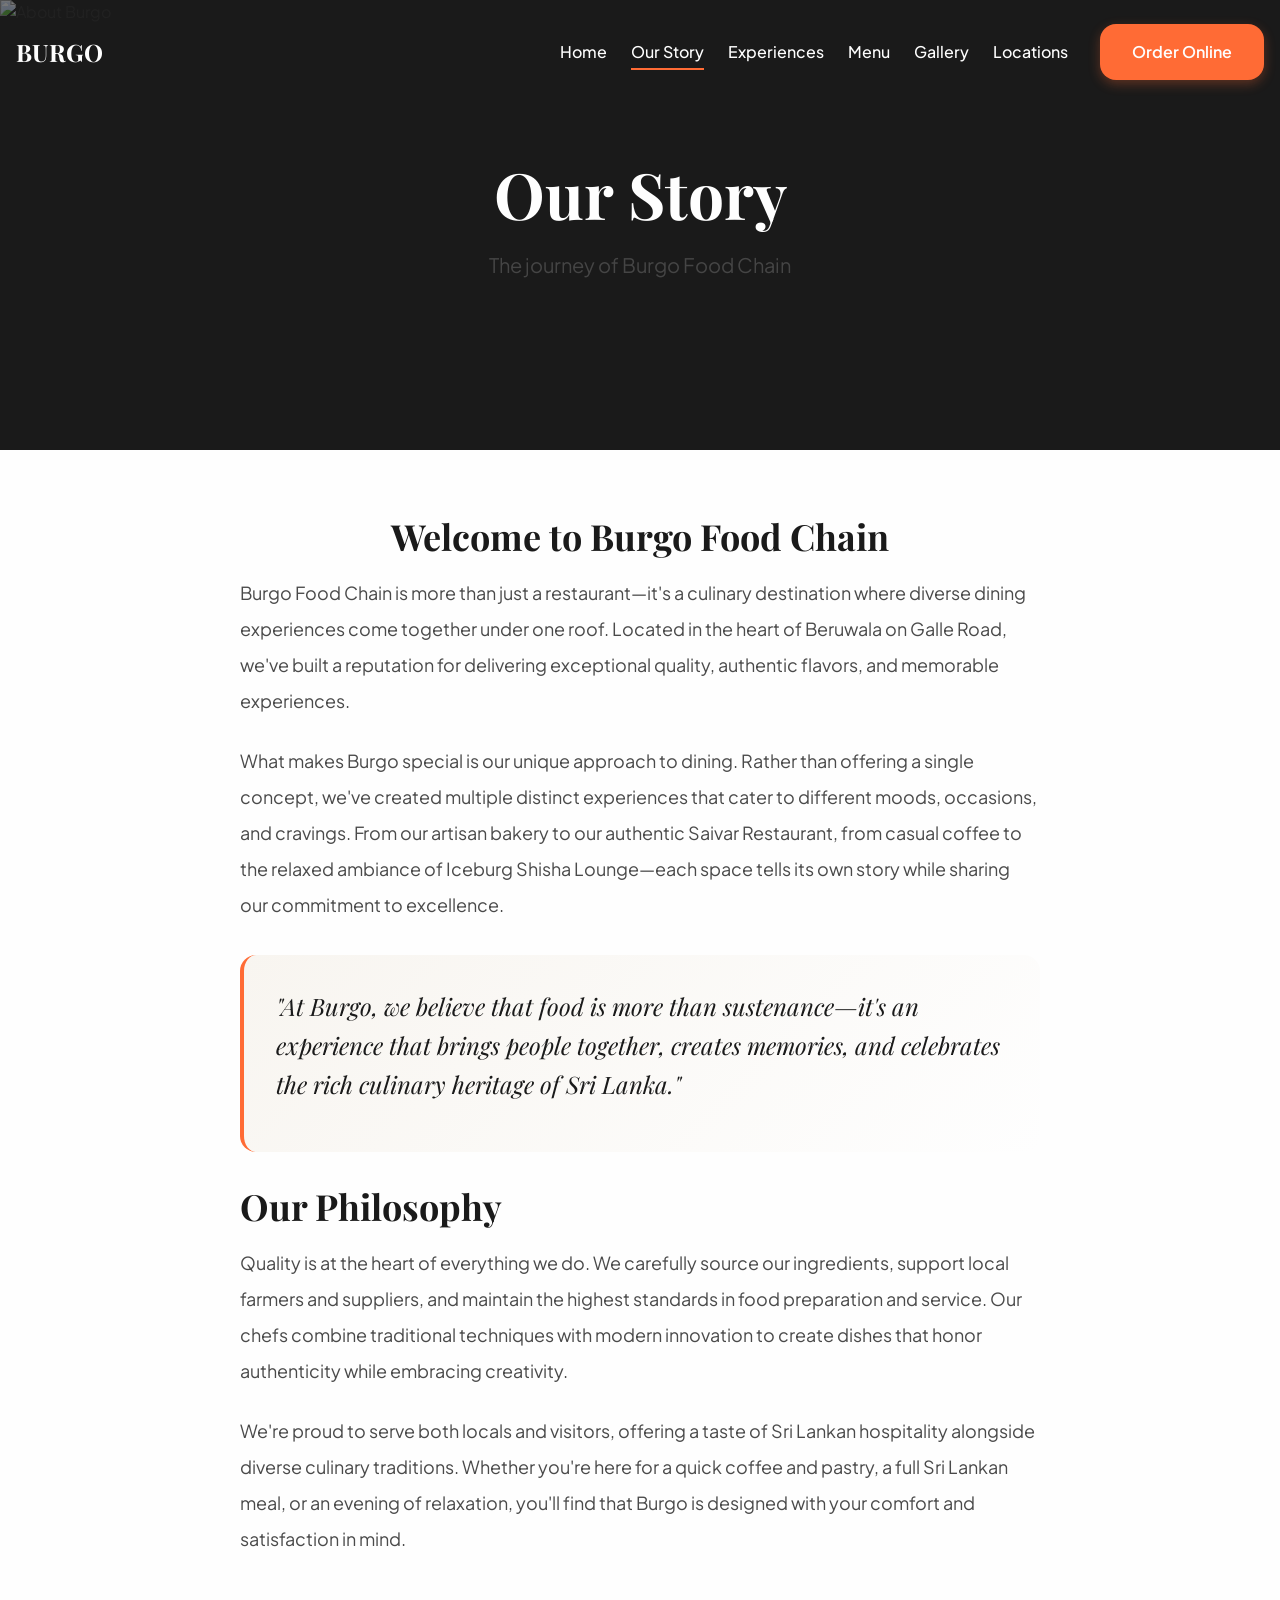
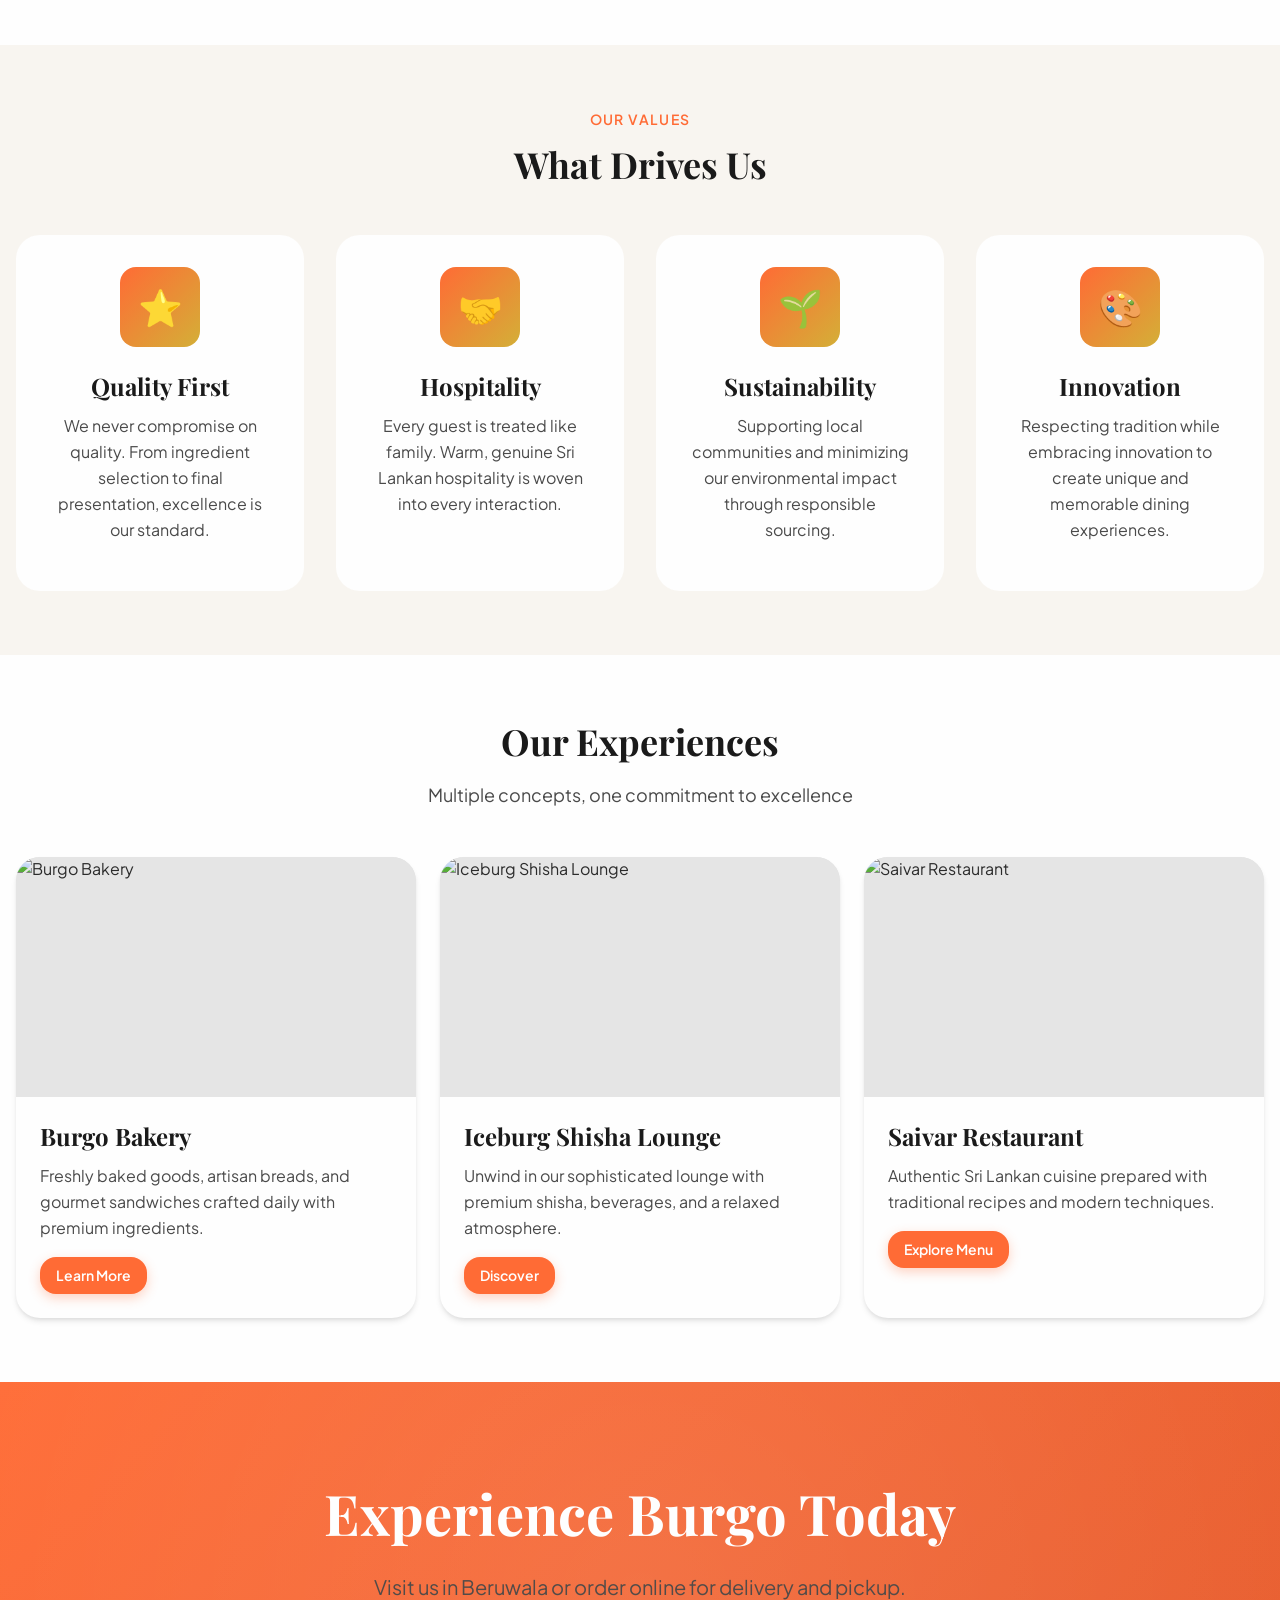
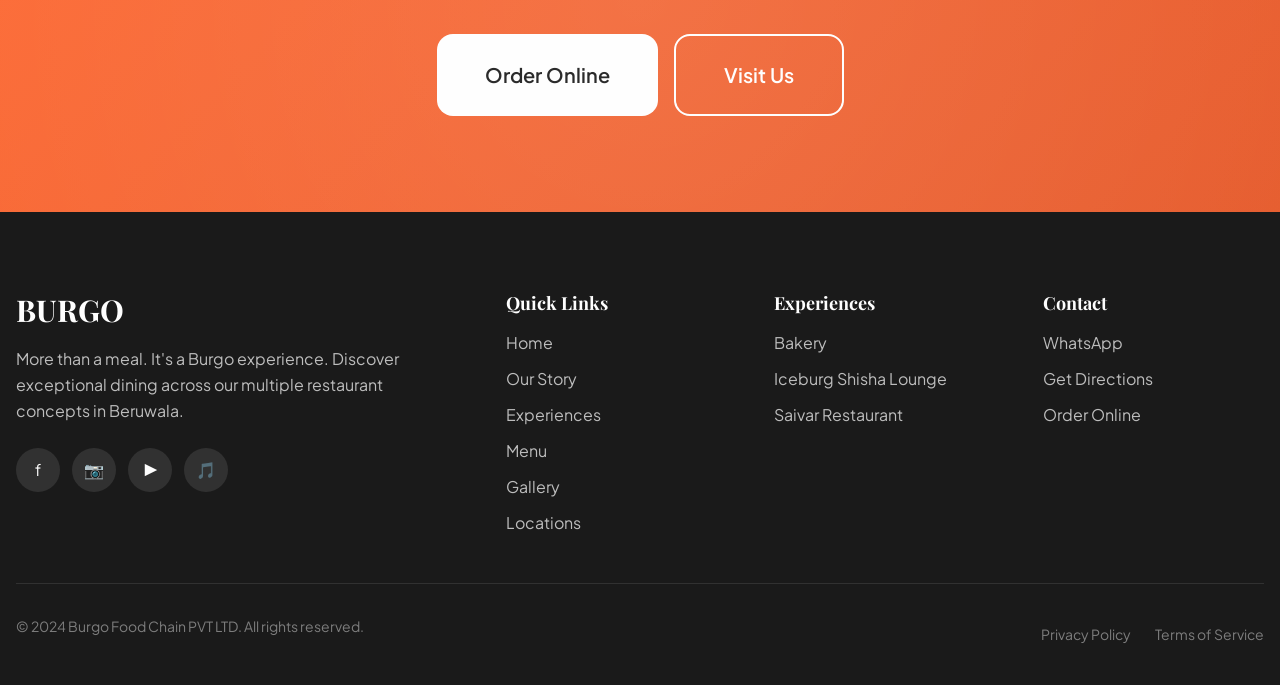
==== about.html @ d1140f70 "feat: create all website pages with SEO optimization - Build Home page with hero, experiences, menu " ====
<!DOCTYPE html>
<html lang="en">
<head>
  <meta charset="UTF-8">
  <meta name="viewport" content="width=device-width, initial-scale=1.0">
  
  <!-- SEO Meta Tags -->
  <title>Our Story | Burgo Food Chain - About Us</title>
  <meta name="description" content="Learn about Burgo Food Chain's journey, our commitment to quality, and our passion for delivering exceptional dining experiences in Beruwala.">
  <meta name="keywords" content="about Burgo, Burgo story, restaurant Beruwala, food chain Sri Lanka">
  
  <!-- Open Graph -->
  <meta property="og:title" content="Our Story | Burgo Food Chain">
  <meta property="og:description" content="Discover the story behind Burgo Food Chain.">
  <meta property="og:url" content="https://burgofc.com/about.html">
  
  <!-- Favicon -->
  <link rel="icon" type="image/png" href="assets/icons/favicon.png">
  
  <!-- Fonts -->
  <link rel="preconnect" href="https://fonts.googleapis.com">
  <link rel="preconnect" href="https://fonts.gstatic.com" crossorigin>
  <link href="https://fonts.googleapis.com/css2?family=Playfair+Display:wght@400;700;900&family=Plus+Jakarta+Sans:wght@300;400;500;600;700&display=swap" rel="stylesheet">
  
  <!-- Stylesheet -->
  <link rel="stylesheet" href="css/style.css">
</head>
<body>
  
  <!-- Navigation -->
  <nav class="navbar">
    <div class="navbar-container">
      <a href="index.html" class="navbar-brand">
        <span>BURGO</span>
      </a>
      
      <div class="navbar-menu">
        <ul class="navbar-nav">
          <li><a href="index.html" class="navbar-link">Home</a></li>
          <li><a href="about.html" class="navbar-link active">Our Story</a></li>
          <li><a href="experiences.html" class="navbar-link">Experiences</a></li>
          <li><a href="menu.html" class="navbar-link">Menu</a></li>
          <li><a href="gallery.html" class="navbar-link">Gallery</a></li>
          <li><a href="locations.html" class="navbar-link">Locations</a></li>
        </ul>
        
        <div class="navbar-cta">
          <a href="#" class="btn btn-primary" id="orderOnlineBtn">Order Online</a>
        </div>
      </div>
      
      <button class="navbar-toggle" aria-label="Toggle navigation menu">
        <span class="navbar-toggle-bar"></span>
        <span class="navbar-toggle-bar"></span>
        <span class="navbar-toggle-bar"></span>
      </button>
    </div>
    
    <div class="navbar-mobile-menu">
      <ul class="navbar-mobile-nav">
        <li><a href="index.html" class="navbar-mobile-link">Home</a></li>
        <li><a href="about.html" class="navbar-mobile-link active">Our Story</a></li>
        <li><a href="experiences.html" class="navbar-mobile-link">Experiences</a></li>
        <li><a href="menu.html" class="navbar-mobile-link">Menu</a></li>
        <li><a href="gallery.html" class="navbar-mobile-link">Gallery</a></li>
        <li><a href="locations.html" class="navbar-mobile-link">Locations</a></li>
        <li><a href="#" class="btn btn-primary btn-full" id="orderOnlineMobileBtn">Order Online</a></li>
      </ul>
    </div>
  </nav>

  <!-- Page Hero -->
  <section class="page-hero">
    <div class="hero-background">
      <img src="assets/images/placeholders/hero-about.jpg" alt="About Burgo" loading="eager">
    </div>
    <div class="hero-overlay"></div>
    
    <div class="page-hero-content" data-animate="fade-in-up">
      <h1 class="page-hero-title">Our Story</h1>
      <p class="page-hero-description">The journey of Burgo Food Chain</p>
    </div>
  </section>

  <!-- Story Content -->
  <section class="section">
    <div class="container">
      <div class="story-content" data-animate="fade-in-up">
        <h2 class="section-title text-center mb-8">Welcome to Burgo Food Chain</h2>
        
        <p class="story-text">
          Burgo Food Chain is more than just a restaurant—it's a culinary destination where diverse dining experiences 
          come together under one roof. Located in the heart of Beruwala on Galle Road, we've built a reputation for 
          delivering exceptional quality, authentic flavors, and memorable experiences.
        </p>

        <p class="story-text">
          What makes Burgo special is our unique approach to dining. Rather than offering a single concept, we've created 
          multiple distinct experiences that cater to different moods, occasions, and cravings. From our artisan bakery 
          to our authentic Saivar Restaurant, from casual coffee to the relaxed ambiance of Iceburg Shisha Lounge—each 
          space tells its own story while sharing our commitment to excellence.
        </p>

        <div class="story-highlight">
          <p class="story-highlight-text">
            "At Burgo, we believe that food is more than sustenance—it's an experience that brings people together, 
            creates memories, and celebrates the rich culinary heritage of Sri Lanka."
          </p>
        </div>

        <h3 class="section-title mb-6">Our Philosophy</h3>

        <p class="story-text">
          Quality is at the heart of everything we do. We carefully source our ingredients, support local farmers and 
          suppliers, and maintain the highest standards in food preparation and service. Our chefs combine traditional 
          techniques with modern innovation to create dishes that honor authenticity while embracing creativity.
        </p>

        <p class="story-text">
          We're proud to serve both locals and visitors, offering a taste of Sri Lankan hospitality alongside diverse 
          culinary traditions. Whether you're here for a quick coffee and pastry, a full Sri Lankan meal, or an evening 
          of relaxation, you'll find that Burgo is designed with your comfort and satisfaction in mind.
        </p>
      </div>
    </div>
  </section>

  <!-- Values Section -->
  <section class="section section-cream">
    <div class="container">
      <div class="section-header" data-animate="fade-in-up">
        <span class="section-label">Our Values</span>
        <h2 class="section-title">What Drives Us</h2>
      </div>

      <div class="features-grid" data-animate-stagger>
        <div class="feature-item">
          <div class="feature-icon">⭐</div>
          <h3 class="feature-title">Quality First</h3>
          <p class="feature-description">
            We never compromise on quality. From ingredient selection to final presentation, excellence is our standard.
          </p>
        </div>

        <div class="feature-item">
          <div class="feature-icon">🤝</div>
          <h3 class="feature-title">Hospitality</h3>
          <p class="feature-description">
            Every guest is treated like family. Warm, genuine Sri Lankan hospitality is woven into every interaction.
          </p>
        </div>

        <div class="feature-item">
          <div class="feature-icon">🌱</div>
          <h3 class="feature-title">Sustainability</h3>
          <p class="feature-description">
            Supporting local communities and minimizing our environmental impact through responsible sourcing.
          </p>
        </div>

        <div class="feature-item">
          <div class="feature-icon">🎨</div>
          <h3 class="feature-title">Innovation</h3>
          <p class="feature-description">
            Respecting tradition while embracing innovation to create unique and memorable dining experiences.
          </p>
        </div>
      </div>
    </div>
  </section>

  <!-- Experiences Overview -->
  <section class="section">
    <div class="container">
      <div class="section-header" data-animate="fade-in-up">
        <h2 class="section-title">Our Experiences</h2>
        <p class="section-description">Multiple concepts, one commitment to excellence</p>
      </div>

      <div class="grid-3" data-animate-stagger>
        <div class="card">
          <div class="card-image" style="height: 240px;">
            <img src="assets/images/placeholders/experience-bakery.jpg" alt="Burgo Bakery" loading="lazy">
          </div>
          <div class="card-body">
            <h3 class="card-title">Burgo Bakery</h3>
            <p class="card-text">Freshly baked goods, artisan breads, and gourmet sandwiches crafted daily with premium ingredients.</p>
            <a href="experiences.html#bakery" class="btn btn-primary btn-sm">Learn More</a>
          </div>
        </div>

        <div class="card">
          <div class="card-image" style="height: 240px;">
            <img src="assets/images/placeholders/experience-iceburg.jpg" alt="Iceburg Shisha Lounge" loading="lazy">
          </div>
          <div class="card-body">
            <h3 class="card-title">Iceburg Shisha Lounge</h3>
            <p class="card-text">Unwind in our sophisticated lounge with premium shisha, beverages, and a relaxed atmosphere.</p>
            <a href="experiences.html#iceburg" class="btn btn-primary btn-sm">Discover</a>
          </div>
        </div>

        <div class="card">
          <div class="card-image" style="height: 240px;">
            <img src="assets/images/placeholders/experience-saivar.jpg" alt="Saivar Restaurant" loading="lazy">
          </div>
          <div class="card-body">
            <h3 class="card-title">Saivar Restaurant</h3>
            <p class="card-text">Authentic Sri Lankan cuisine prepared with traditional recipes and modern techniques.</p>
            <a href="experiences.html#saivar" class="btn btn-primary btn-sm">Explore Menu</a>
          </div>
        </div>
      </div>
    </div>
  </section>

  <!-- CTA Section -->
  <section class="cta-section">
    <div class="cta-content">
      <h2 class="cta-title">Experience Burgo Today</h2>
      <p class="cta-description">Visit us in Beruwala or order online for delivery and pickup.</p>
      <div class="cta-buttons">
        <a href="#" class="btn btn-light btn-xl" id="orderNowBtn">Order Online</a>
        <a href="locations.html" class="btn btn-outline btn-xl">Visit Us</a>
      </div>
    </div>
  </section>

  <!-- Footer -->
  <footer class="footer">
    <div class="container">
      <div class="footer-content">
        <div class="footer-brand">
          <h3 class="footer-logo">BURGO</h3>
          <p class="footer-description">
            More than a meal. It's a Burgo experience. Discover exceptional dining across our multiple restaurant concepts in Beruwala.
          </p>
          <div class="footer-social">
            <a href="#" class="footer-social-link" aria-label="Facebook" id="facebookLink"><span>f</span></a>
            <a href="#" class="footer-social-link" aria-label="Instagram" id="instagramLink"><span>📷</span></a>
            <a href="#" class="footer-social-link" aria-label="YouTube" id="youtubeLink"><span>▶</span></a>
            <a href="#" class="footer-social-link" aria-label="TikTok" id="tiktokLink"><span>🎵</span></a>
          </div>
        </div>

        <div class="footer-column">
          <h4>Quick Links</h4>
          <nav class="footer-links">
            <a href="index.html" class="footer-link">Home</a>
            <a href="about.html" class="footer-link">Our Story</a>
            <a href="experiences.html" class="footer-link">Experiences</a>
            <a href="menu.html" class="footer-link">Menu</a>
            <a href="gallery.html" class="footer-link">Gallery</a>
            <a href="locations.html" class="footer-link">Locations</a>
          </nav>
        </div>

        <div class="footer-column">
          <h4>Experiences</h4>
          <nav class="footer-links">
            <a href="experiences.html#bakery" class="footer-link">Bakery</a>
            <a href="experiences.html#iceburg" class="footer-link">Iceburg Shisha Lounge</a>
            <a href="experiences.html#saivar" class="footer-link">Saivar Restaurant</a>
          </nav>
        </div>

        <div class="footer-column">
          <h4>Contact</h4>
          <div class="footer-links">
            <a href="#" class="footer-link" id="footerWhatsappBtn">WhatsApp</a>
            <a href="#" class="footer-link" id="footerDirectionsBtn">Get Directions</a>
            <a href="#" class="footer-link" id="footerOrderBtn">Order Online</a>
          </div>
        </div>
      </div>

      <div class="footer-bottom">
        <p class="footer-copyright">&copy; 2024 Burgo Food Chain PVT LTD. All rights reserved.</p>
        <nav class="footer-legal">
          <a href="#" class="footer-legal-link">Privacy Policy</a>
          <a href="#" class="footer-legal-link">Terms of Service</a>
        </nav>
      </div>
    </div>
  </footer>

  <!-- Mobile Sticky CTA -->
  <div class="mobile-cta">
    <div class="mobile-cta-buttons">
      <a href="menu.html" class="btn btn-secondary">Menu</a>
      <a href="#" class="btn btn-primary" id="orderMobileCTABtn">Order Online</a>
    </div>
  </div>

  <!-- Scripts -->
  <script src="js/config.js"></script>
  <script src="js/navigation.js"></script>
  <script src="js/main.js"></script>
  <script src="js/animations.js"></script>
</body>
</html>
---- css/style.css ----
/**
 * Burgo Food Chain - Main Stylesheet
 * Import all CSS modules in correct order
 */

/* 1. Design System */
@import url('variables.css');
@import url('reset.css');

/* 2. Base Styles */
@import url('base.css');

/* 3. Layout */
@import url('layout.css');

/* 4. Components */
@import url('components.css');

/* 5. Sections */
@import url('sections.css');

/* 6. Animations */
@import url('animations.css');

/* 7. Responsive */
@import url('responsive.css');
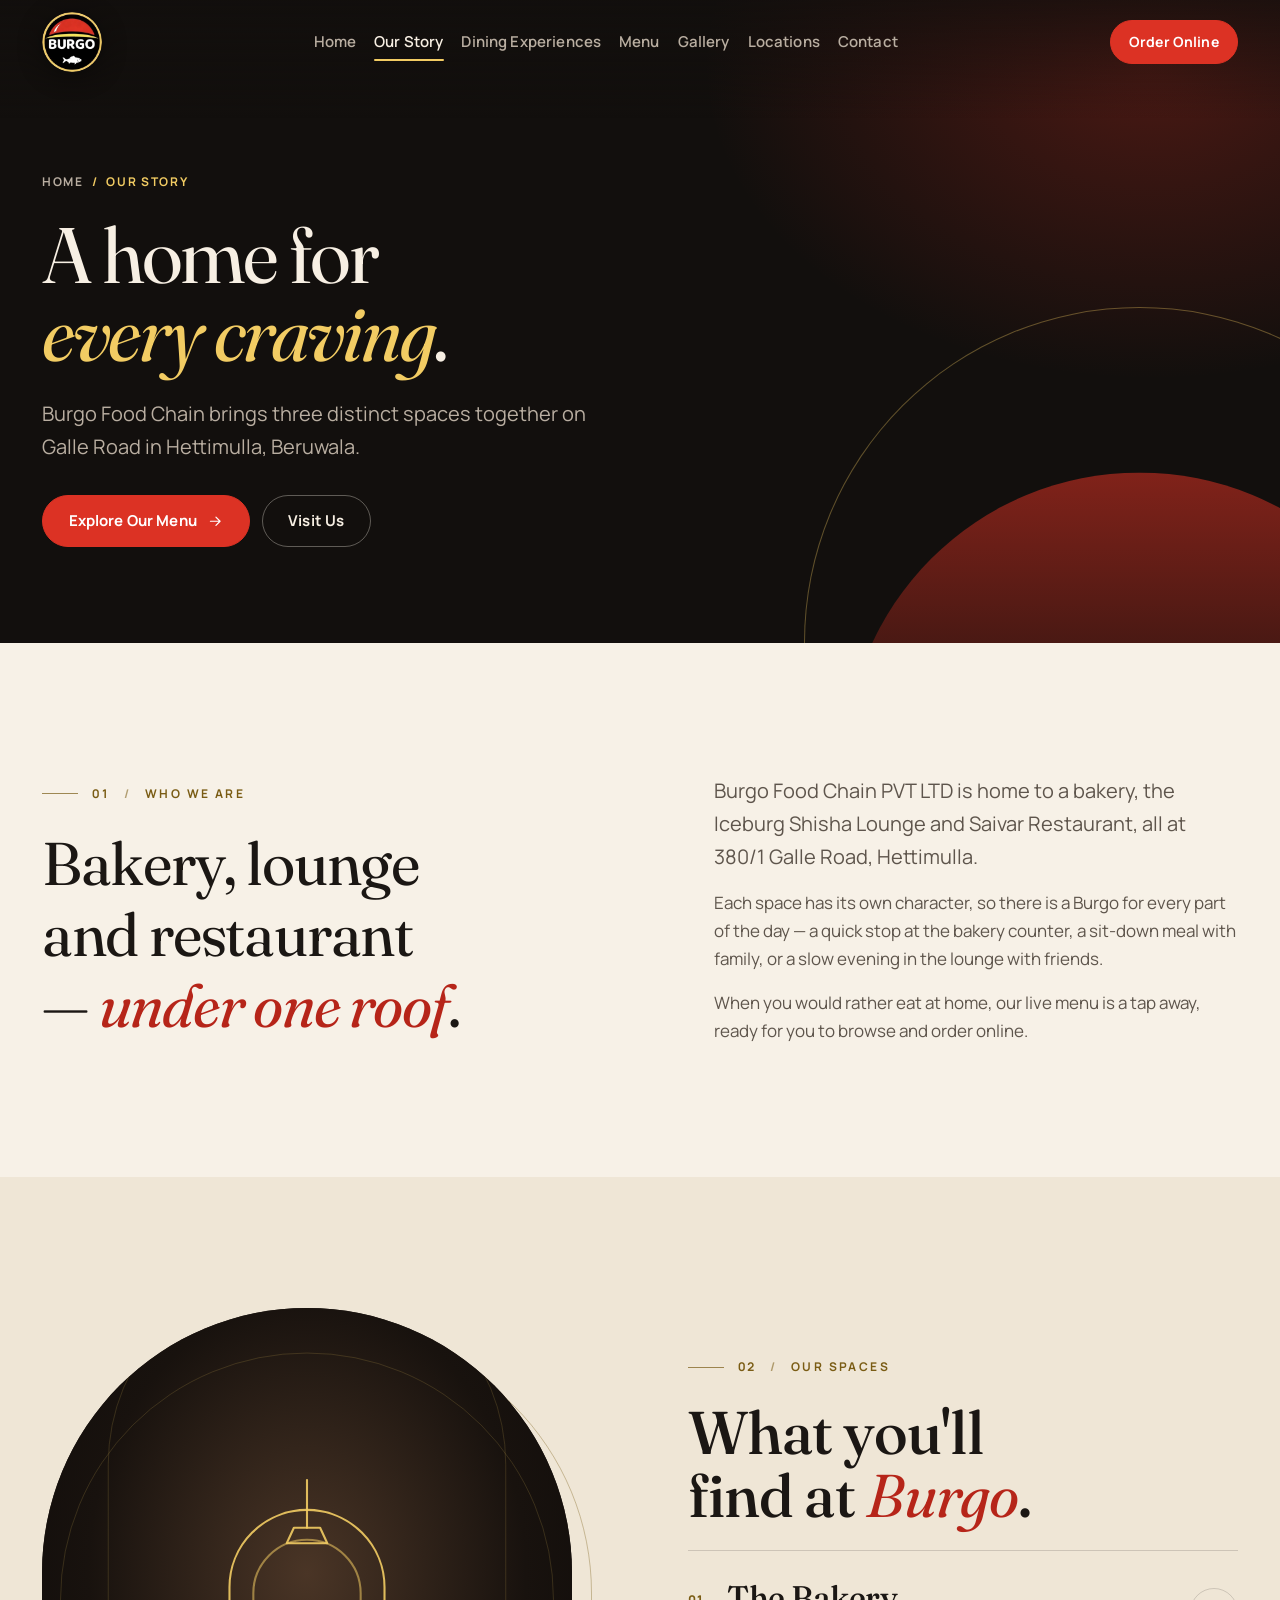
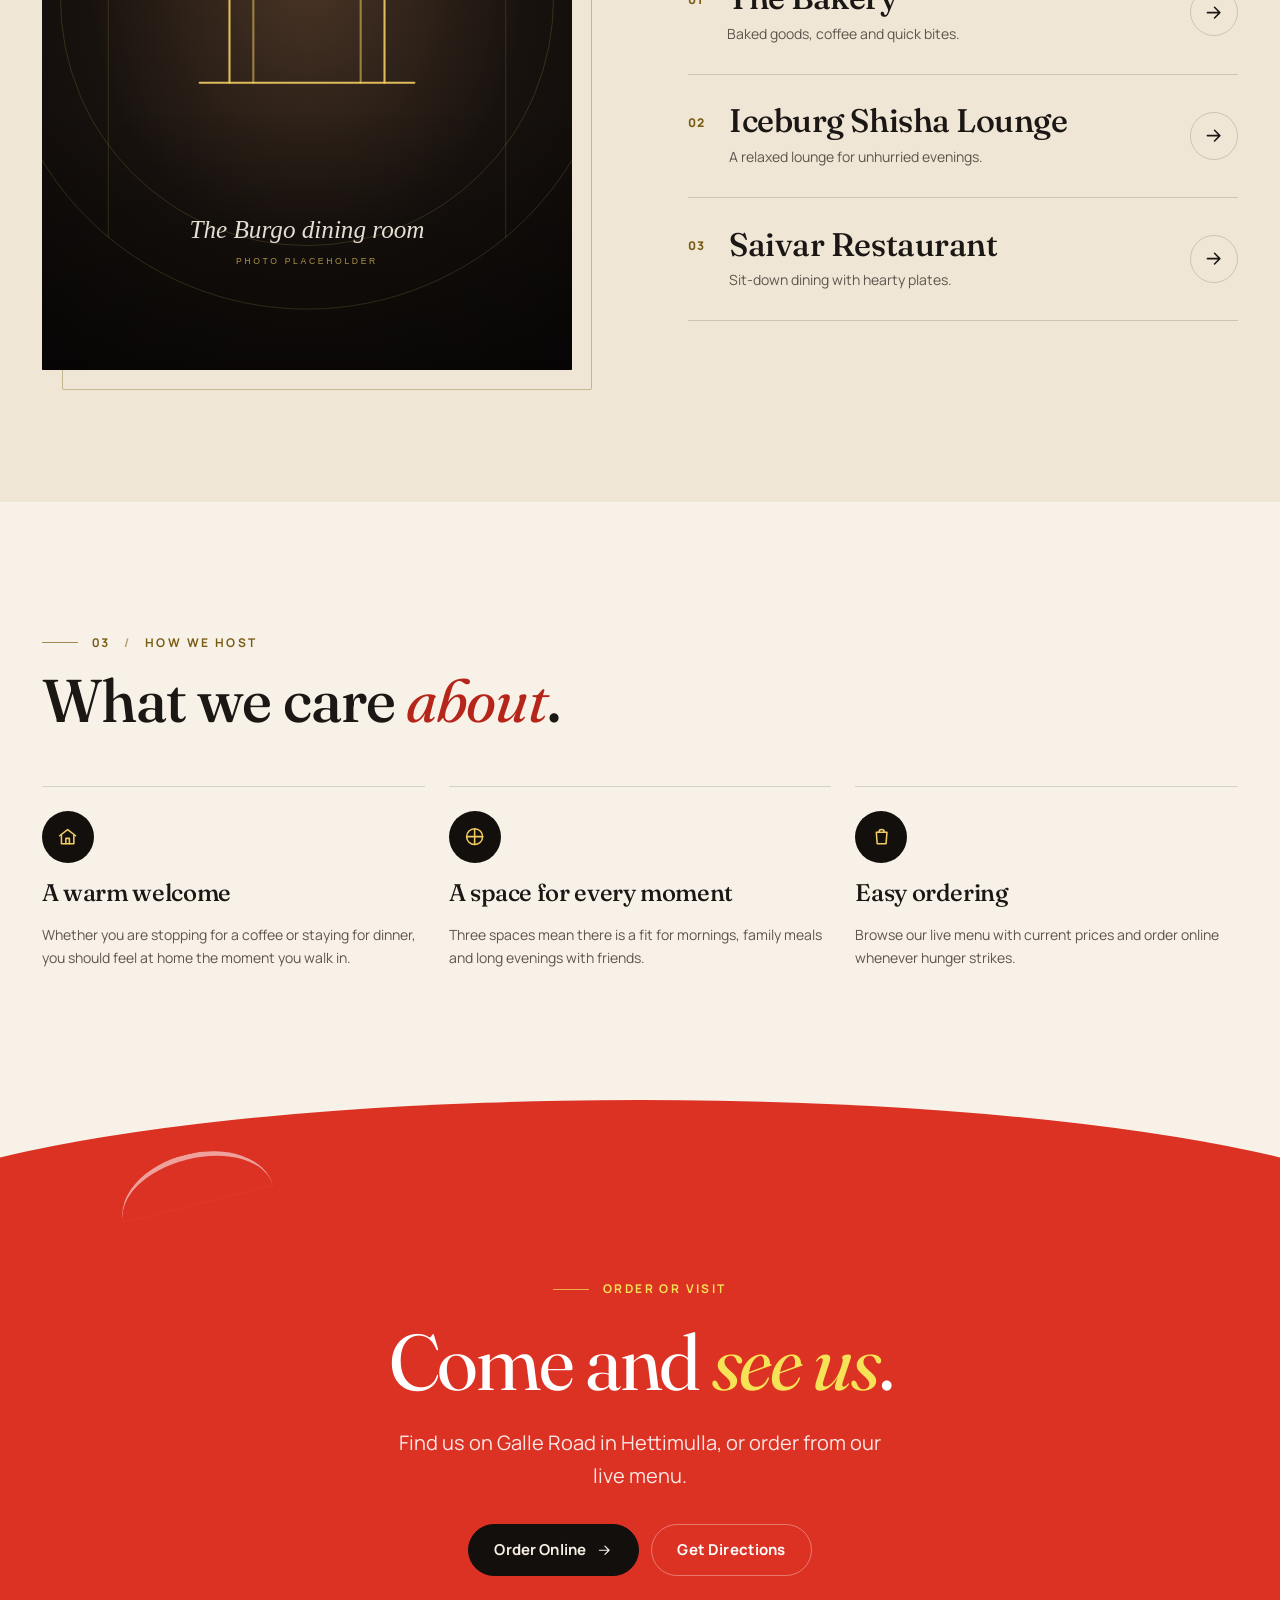
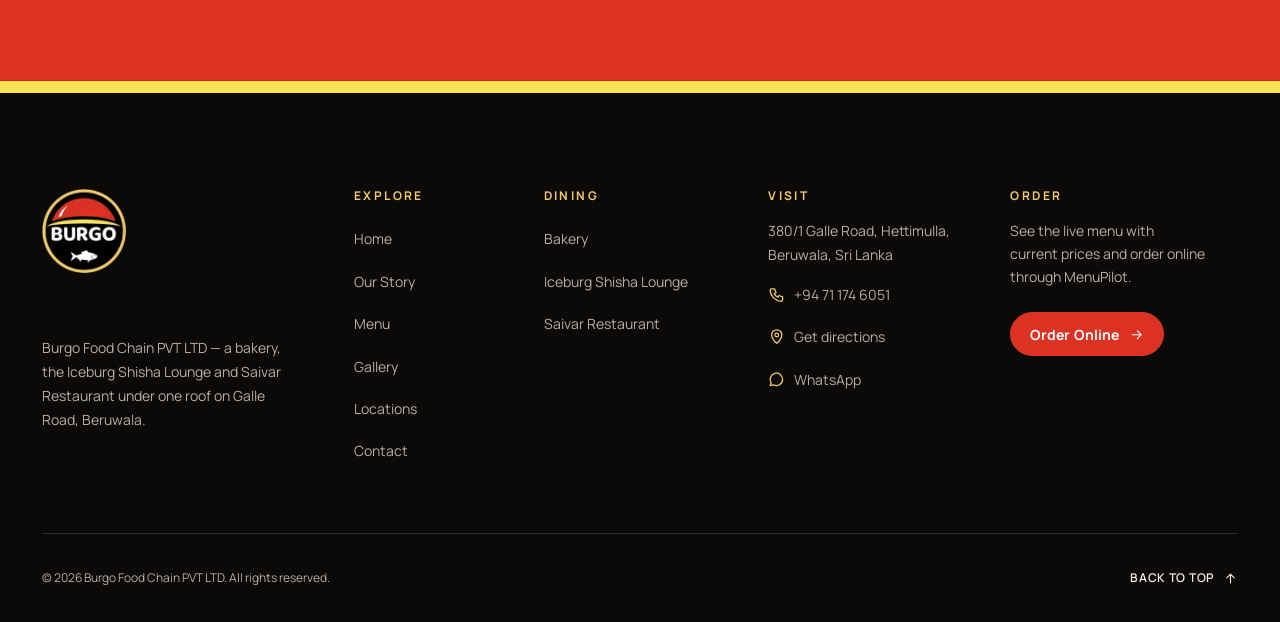
==== commit 094ac27d: "Redesign Burgo website with logo-based design system, responsive pages, right-side mobile drawer, an" ====
--- a/about.html
+++ b/about.html
@@ -2,300 +2,304 @@
 <html lang="en">
 <head>
   <meta charset="UTF-8">
-  <meta name="viewport" content="width=device-width, initial-scale=1.0">
-  
-  <!-- SEO Meta Tags -->
-  <title>Our Story | Burgo Food Chain - About Us</title>
-  <meta name="description" content="Learn about Burgo Food Chain's journey, our commitment to quality, and our passion for delivering exceptional dining experiences in Beruwala.">
-  <meta name="keywords" content="about Burgo, Burgo story, restaurant Beruwala, food chain Sri Lanka">
-  
-  <!-- Open Graph -->
+  <meta name="viewport" content="width=device-width, initial-scale=1, viewport-fit=cover">
+  <title>Our Story | Burgo Food Chain, Beruwala</title>
+  <meta name="description" content="Meet Burgo Food Chain PVT LTD: a bakery, the Iceburg Shisha Lounge and Saivar Restaurant under one roof at 380/1 Galle Road, Hettimulla, Beruwala.">
+  <link rel="canonical" href="https://burgofc.com/about.html">
+  <meta name="theme-color" content="#120F0D">
+
+  <meta property="og:type" content="website">
+  <meta property="og:site_name" content="Burgo Food Chain">
+  <meta property="og:url" content="https://burgofc.com/about.html">
   <meta property="og:title" content="Our Story | Burgo Food Chain">
-  <meta property="og:description" content="Discover the story behind Burgo Food Chain.">
-  <meta property="og:url" content="https://burgofc.com/about.html">
-  
-  <!-- Favicon -->
-  <link rel="icon" type="image/png" href="assets/icons/favicon.png">
-  
-  <!-- Fonts -->
+  <meta property="og:description" content="A bakery, a shisha lounge and a restaurant under one roof on Galle Road, Beruwala.">
+  <meta property="og:image" content="https://burgofc.com/assets/images/og-image.jpg">
+  <meta name="twitter:card" content="summary_large_image">
+
+  <link rel="icon" href="assets/icons/favicon.ico" sizes="48x48">
+  <link rel="icon" type="image/png" href="assets/icons/favicon-32.png" sizes="32x32">
+  <link rel="apple-touch-icon" href="assets/icons/apple-touch-icon.png">
+  <link rel="manifest" href="site.webmanifest">
+
   <link rel="preconnect" href="https://fonts.googleapis.com">
   <link rel="preconnect" href="https://fonts.gstatic.com" crossorigin>
-  <link href="https://fonts.googleapis.com/css2?family=Playfair+Display:wght@400;700;900&family=Plus+Jakarta+Sans:wght@300;400;500;600;700&display=swap" rel="stylesheet">
-  
-  <!-- Stylesheet -->
+  <link rel="stylesheet" href="https://fonts.googleapis.com/css2?family=Fraunces:ital,opsz,wght@0,9..144,300..600;1,9..144,300..600&family=Manrope:wght@400;500;600;700;800&display=swap">
   <link rel="stylesheet" href="css/style.css">
+  <script>document.documentElement.classList.add('js');</script>
 </head>
-<body>
-  
-  <!-- Navigation -->
-  <nav class="navbar">
-    <div class="navbar-container">
-      <a href="index.html" class="navbar-brand">
-        <span>BURGO</span>
+<body id="top">
+  <a class="skip-link" href="#main">Skip to content</a>
+
+  <!-- ============ Header ============ -->
+  <header class="site-header" data-header>
+    <div class="container container--wide site-header__inner">
+      <a class="brand" href="index.html" aria-label="Burgo Food Chain home">
+        <img class="brand__logo" src="assets/images/brand/burgo-logo-192.webp" width="60" height="60" alt="Burgo Food Chain logo">
       </a>
-      
-      <div class="navbar-menu">
-        <ul class="navbar-nav">
-          <li><a href="index.html" class="navbar-link">Home</a></li>
-          <li><a href="about.html" class="navbar-link active">Our Story</a></li>
-          <li><a href="experiences.html" class="navbar-link">Experiences</a></li>
-          <li><a href="menu.html" class="navbar-link">Menu</a></li>
-          <li><a href="gallery.html" class="navbar-link">Gallery</a></li>
-          <li><a href="locations.html" class="navbar-link">Locations</a></li>
+
+      <nav class="primary-nav" aria-label="Primary">
+        <ul class="primary-nav__list" role="list">
+          <li><a class="primary-nav__link" href="index.html">Home</a></li>
+          <li><a class="primary-nav__link" href="about.html" aria-current="page">Our Story</a></li>
+          <li><a class="primary-nav__link" href="experiences.html">Dining Experiences</a></li>
+          <li><a class="primary-nav__link" href="menu.html">Menu</a></li>
+          <li><a class="primary-nav__link" href="gallery.html">Gallery</a></li>
+          <li><a class="primary-nav__link" href="locations.html">Locations</a></li>
+          <li><a class="primary-nav__link" href="locations.html#contact">Contact</a></li>
         </ul>
-        
-        <div class="navbar-cta">
-          <a href="#" class="btn btn-primary" id="orderOnlineBtn">Order Online</a>
-        </div>
-      </div>
-      
-      <button class="navbar-toggle" aria-label="Toggle navigation menu">
-        <span class="navbar-toggle-bar"></span>
-        <span class="navbar-toggle-bar"></span>
-        <span class="navbar-toggle-bar"></span>
-      </button>
+      </nav>
+
+      <div class="site-header__actions">
+        <a class="btn btn--primary btn--sm" href="menu.html#order" data-link="order"><span>Order<span class="site-header__order-extra"> Online</span></span></a>
+        <button class="menu-toggle" type="button" aria-expanded="false" aria-controls="mobile-menu" data-menu-toggle>
+          <span class="visually-hidden">Open menu</span>
+          <span class="menu-toggle__bars" aria-hidden="true"></span>
+        </button>
+      </div>
     </div>
-    
-    <div class="navbar-mobile-menu">
-      <ul class="navbar-mobile-nav">
-        <li><a href="index.html" class="navbar-mobile-link">Home</a></li>
-        <li><a href="about.html" class="navbar-mobile-link active">Our Story</a></li>
-        <li><a href="experiences.html" class="navbar-mobile-link">Experiences</a></li>
-        <li><a href="menu.html" class="navbar-mobile-link">Menu</a></li>
-        <li><a href="gallery.html" class="navbar-mobile-link">Gallery</a></li>
-        <li><a href="locations.html" class="navbar-mobile-link">Locations</a></li>
-        <li><a href="#" class="btn btn-primary btn-full" id="orderOnlineMobileBtn">Order Online</a></li>
-      </ul>
+  </header>
+
+  <div class="mobile-menu" id="mobile-menu" data-mobile-menu inert>
+    <div class="mobile-menu__backdrop" data-menu-close></div>
+    <div class="mobile-menu__panel" role="dialog" aria-modal="true" aria-label="Site menu">
+      <div class="mobile-menu__head">
+        <a class="mobile-menu__brand" href="index.html">
+          <img src="assets/images/brand/burgo-logo-96.webp" width="40" height="40" alt="">
+          <span>Burgo Food Chain</span>
+        </a>
+        <button class="icon-btn mobile-menu__close" type="button" data-menu-close>
+          <span class="visually-hidden">Close menu</span>
+          <svg class="icon" viewBox="0 0 24 24" aria-hidden="true"><path d="M6 6l12 12M18 6L6 18"/></svg>
+        </button>
+      </div>
+      <nav class="mobile-menu__nav" aria-label="Mobile">
+        <ul class="mobile-menu__list" role="list">
+          <li class="mobile-menu__item"><a class="mobile-menu__link" href="index.html"><span class="mobile-menu__num">01</span>Home</a></li>
+          <li class="mobile-menu__item"><a class="mobile-menu__link" href="about.html" aria-current="page"><span class="mobile-menu__num">02</span>Our Story</a></li>
+          <li class="mobile-menu__item"><a class="mobile-menu__link" href="experiences.html"><span class="mobile-menu__num">03</span>Dining Experiences</a></li>
+          <li class="mobile-menu__item"><a class="mobile-menu__link" href="menu.html"><span class="mobile-menu__num">04</span>Menu</a></li>
+          <li class="mobile-menu__item"><a class="mobile-menu__link" href="gallery.html"><span class="mobile-menu__num">05</span>Gallery</a></li>
+          <li class="mobile-menu__item"><a class="mobile-menu__link" href="locations.html"><span class="mobile-menu__num">06</span>Locations</a></li>
+          <li class="mobile-menu__item"><a class="mobile-menu__link" href="locations.html#contact"><span class="mobile-menu__num">07</span>Contact</a></li>
+        </ul>
+      </nav>
+      <div class="mobile-menu__footer theme-dark">
+        <a class="btn btn--primary btn--block" href="menu.html#order" data-link="order">
+          Order Online
+          <svg class="icon icon--arrow" viewBox="0 0 24 24" aria-hidden="true"><path d="M5 12h14M13 6l6 6-6 6"/></svg>
+        </a>
+        <div class="mobile-menu__row">
+          <a class="btn btn--ghost btn--sm" href="tel:+94711746051" data-link="call">Call</a>
+          <a class="btn btn--ghost btn--sm" href="https://wa.me/94711746051" data-link="whatsapp">WhatsApp</a>
+        </div>
+        <address class="mobile-menu__address">380/1 Galle Road, Hettimulla, Beruwala</address>
+      </div>
     </div>
-  </nav>
-
-  <!-- Page Hero -->
-  <section class="page-hero">
-    <div class="hero-background">
-      <img src="assets/images/placeholders/hero-about.jpg" alt="About Burgo" loading="eager">
-    </div>
-    <div class="hero-overlay"></div>
-    
-    <div class="page-hero-content" data-animate="fade-in-up">
-      <h1 class="page-hero-title">Our Story</h1>
-      <p class="page-hero-description">The journey of Burgo Food Chain</p>
-    </div>
-  </section>
-
-  <!-- Story Content -->
-  <section class="section">
-    <div class="container">
-      <div class="story-content" data-animate="fade-in-up">
-        <h2 class="section-title text-center mb-8">Welcome to Burgo Food Chain</h2>
-        
-        <p class="story-text">
-          Burgo Food Chain is more than just a restaurant—it's a culinary destination where diverse dining experiences 
-          come together under one roof. Located in the heart of Beruwala on Galle Road, we've built a reputation for 
-          delivering exceptional quality, authentic flavors, and memorable experiences.
-        </p>
-
-        <p class="story-text">
-          What makes Burgo special is our unique approach to dining. Rather than offering a single concept, we've created 
-          multiple distinct experiences that cater to different moods, occasions, and cravings. From our artisan bakery 
-          to our authentic Saivar Restaurant, from casual coffee to the relaxed ambiance of Iceburg Shisha Lounge—each 
-          space tells its own story while sharing our commitment to excellence.
-        </p>
-
-        <div class="story-highlight">
-          <p class="story-highlight-text">
-            "At Burgo, we believe that food is more than sustenance—it's an experience that brings people together, 
-            creates memories, and celebrates the rich culinary heritage of Sri Lanka."
-          </p>
-        </div>
-
-        <h3 class="section-title mb-6">Our Philosophy</h3>
-
-        <p class="story-text">
-          Quality is at the heart of everything we do. We carefully source our ingredients, support local farmers and 
-          suppliers, and maintain the highest standards in food preparation and service. Our chefs combine traditional 
-          techniques with modern innovation to create dishes that honor authenticity while embracing creativity.
-        </p>
-
-        <p class="story-text">
-          We're proud to serve both locals and visitors, offering a taste of Sri Lankan hospitality alongside diverse 
-          culinary traditions. Whether you're here for a quick coffee and pastry, a full Sri Lankan meal, or an evening 
-          of relaxation, you'll find that Burgo is designed with your comfort and satisfaction in mind.
-        </p>
-      </div>
-    </div>
-  </section>
-
-  <!-- Values Section -->
-  <section class="section section-cream">
-    <div class="container">
-      <div class="section-header" data-animate="fade-in-up">
-        <span class="section-label">Our Values</span>
-        <h2 class="section-title">What Drives Us</h2>
-      </div>
-
-      <div class="features-grid" data-animate-stagger>
-        <div class="feature-item">
-          <div class="feature-icon">⭐</div>
-          <h3 class="feature-title">Quality First</h3>
-          <p class="feature-description">
-            We never compromise on quality. From ingredient selection to final presentation, excellence is our standard.
-          </p>
-        </div>
-
-        <div class="feature-item">
-          <div class="feature-icon">🤝</div>
-          <h3 class="feature-title">Hospitality</h3>
-          <p class="feature-description">
-            Every guest is treated like family. Warm, genuine Sri Lankan hospitality is woven into every interaction.
-          </p>
-        </div>
-
-        <div class="feature-item">
-          <div class="feature-icon">🌱</div>
-          <h3 class="feature-title">Sustainability</h3>
-          <p class="feature-description">
-            Supporting local communities and minimizing our environmental impact through responsible sourcing.
-          </p>
-        </div>
-
-        <div class="feature-item">
-          <div class="feature-icon">🎨</div>
-          <h3 class="feature-title">Innovation</h3>
-          <p class="feature-description">
-            Respecting tradition while embracing innovation to create unique and memorable dining experiences.
-          </p>
-        </div>
-      </div>
-    </div>
-  </section>
-
-  <!-- Experiences Overview -->
-  <section class="section">
-    <div class="container">
-      <div class="section-header" data-animate="fade-in-up">
-        <h2 class="section-title">Our Experiences</h2>
-        <p class="section-description">Multiple concepts, one commitment to excellence</p>
-      </div>
-
-      <div class="grid-3" data-animate-stagger>
-        <div class="card">
-          <div class="card-image" style="height: 240px;">
-            <img src="assets/images/placeholders/experience-bakery.jpg" alt="Burgo Bakery" loading="lazy">
+  </div>
+
+  <main id="main">
+
+    <!-- ============ Page hero ============ -->
+    <section class="page-hero theme-dark" aria-labelledby="page-title">
+      <div class="page-hero__dome" aria-hidden="true"></div>
+      <div class="container">
+        <nav class="breadcrumb" aria-label="Breadcrumb" data-enter>
+          <ol>
+            <li><a href="index.html">Home</a></li>
+            <li><span aria-current="page">Our Story</span></li>
+          </ol>
+        </nav>
+        <h1 class="page-hero__title" id="page-title" data-enter style="--enter-delay: 120">A home for <em>every craving</em>.</h1>
+        <p class="page-hero__lead" data-enter style="--enter-delay: 240">Burgo Food Chain brings three distinct spaces together on Galle Road in Hettimulla, Beruwala.</p>
+        <div class="btn-group btn-group--stack-sm" data-enter style="--enter-delay: 360">
+          <a class="btn btn--primary" href="menu.html">
+            Explore Our Menu
+            <svg class="icon icon--arrow" viewBox="0 0 24 24" aria-hidden="true"><path d="M5 12h14M13 6l6 6-6 6"/></svg>
+          </a>
+          <a class="btn btn--ghost" href="locations.html">Visit Us</a>
+        </div>
+      </div>
+    </section>
+
+    <!-- ============ Who we are ============ -->
+    <section class="section theme-light" aria-labelledby="who-title">
+      <div class="container">
+        <div class="intro-split">
+          <div data-reveal>
+            <p class="eyebrow"><span class="eyebrow__num">01</span>Who we are</p>
+            <h2 class="display" id="who-title" style="margin-top: var(--space-5)">Bakery, lounge and restaurant — <em>under one roof</em>.</h2>
           </div>
-          <div class="card-body">
-            <h3 class="card-title">Burgo Bakery</h3>
-            <p class="card-text">Freshly baked goods, artisan breads, and gourmet sandwiches crafted daily with premium ingredients.</p>
-            <a href="experiences.html#bakery" class="btn btn-primary btn-sm">Learn More</a>
+          <!-- PLACEHOLDER COPY: replace with Burgo's verified history (founding year, founders, milestones) when available -->
+          <div class="prose" data-reveal>
+            <p class="lead">Burgo Food Chain PVT LTD is home to a bakery, the Iceburg Shisha Lounge and Saivar Restaurant, all at 380/1 Galle Road, Hettimulla.</p>
+            <p>Each space has its own character, so there is a Burgo for every part of the day — a quick stop at the bakery counter, a sit-down meal with family, or a slow evening in the lounge with friends.</p>
+            <p>When you would rather eat at home, our live menu is a tap away, ready for you to browse and order online.</p>
           </div>
         </div>
-
-        <div class="card">
-          <div class="card-image" style="height: 240px;">
-            <img src="assets/images/placeholders/experience-iceburg.jpg" alt="Iceburg Shisha Lounge" loading="lazy">
+      </div>
+    </section>
+
+    <!-- ============ Our spaces ============ -->
+    <section class="section theme-alt" aria-labelledby="spaces-title">
+      <div class="container">
+        <div class="feature">
+          <figure class="feature__media-wrap" data-reveal>
+            <div class="ring-deco" aria-hidden="true"></div>
+            <div class="media media--arch media--portrait">
+              <!-- PLACEHOLDER IMAGE: replace with an official photo of Burgo (4:5) -->
+              <img src="assets/images/placeholders/story-dining-room.svg" width="800" height="1000" loading="lazy" decoding="async" alt="Placeholder for a photo of the Burgo dining room">
+            </div>
+          </figure>
+
+          <div class="feature__body" data-reveal>
+            <p class="eyebrow"><span class="eyebrow__num">02</span>Our spaces</p>
+            <h2 class="feature__title" id="spaces-title">What you'll find at <em>Burgo</em>.</h2>
+            <ul class="index-list" role="list" style="width: 100%">
+              <li class="index-list__item">
+                <span class="index-list__num">01</span>
+                <div>
+                  <h3 class="index-list__title"><a href="experiences.html#bakery">The Bakery</a></h3>
+                  <p class="index-list__desc">Baked goods, coffee and quick bites.</p>
+                </div>
+                <span class="index-list__arrow" aria-hidden="true"><svg class="icon" viewBox="0 0 24 24"><path d="M5 12h14M13 6l6 6-6 6"/></svg></span>
+              </li>
+              <li class="index-list__item">
+                <span class="index-list__num">02</span>
+                <div>
+                  <h3 class="index-list__title"><a href="experiences.html#iceburg">Iceburg Shisha Lounge</a></h3>
+                  <p class="index-list__desc">A relaxed lounge for unhurried evenings.</p>
+                </div>
+                <span class="index-list__arrow" aria-hidden="true"><svg class="icon" viewBox="0 0 24 24"><path d="M5 12h14M13 6l6 6-6 6"/></svg></span>
+              </li>
+              <li class="index-list__item">
+                <span class="index-list__num">03</span>
+                <div>
+                  <h3 class="index-list__title"><a href="experiences.html#saivar">Saivar Restaurant</a></h3>
+                  <p class="index-list__desc">Sit-down dining with hearty plates.</p>
+                </div>
+                <span class="index-list__arrow" aria-hidden="true"><svg class="icon" viewBox="0 0 24 24"><path d="M5 12h14M13 6l6 6-6 6"/></svg></span>
+              </li>
+            </ul>
           </div>
-          <div class="card-body">
-            <h3 class="card-title">Iceburg Shisha Lounge</h3>
-            <p class="card-text">Unwind in our sophisticated lounge with premium shisha, beverages, and a relaxed atmosphere.</p>
-            <a href="experiences.html#iceburg" class="btn btn-primary btn-sm">Discover</a>
+        </div>
+      </div>
+    </section>
+
+    <!-- ============ How we host ============ -->
+    <section class="section theme-light" aria-labelledby="values-title">
+      <div class="container">
+        <div class="section-head">
+          <p class="eyebrow" data-reveal><span class="eyebrow__num">03</span>How we host</p>
+          <h2 class="section-head__title" id="values-title" data-reveal>What we care <em>about</em>.</h2>
+        </div>
+
+        <!-- PLACEHOLDER COPY: confirm these values with Burgo management -->
+        <div class="values" data-reveal-stagger>
+          <article class="value">
+            <span class="value__icon"><svg class="icon" viewBox="0 0 24 24" aria-hidden="true"><path d="M3 11l9-7 9 7"/><path d="M5 10v10h14V10"/><path d="M10 20v-6h4v6"/></svg></span>
+            <h3 class="value__title">A warm welcome</h3>
+            <p class="value__text">Whether you are stopping for a coffee or staying for dinner, you should feel at home the moment you walk in.</p>
+          </article>
+          <article class="value">
+            <span class="value__icon"><svg class="icon" viewBox="0 0 24 24" aria-hidden="true"><circle cx="12" cy="12" r="9"/><path d="M12 3v18M3 12h18"/></svg></span>
+            <h3 class="value__title">A space for every moment</h3>
+            <p class="value__text">Three spaces mean there is a fit for mornings, family meals and long evenings with friends.</p>
+          </article>
+          <article class="value">
+            <span class="value__icon"><svg class="icon" viewBox="0 0 24 24" aria-hidden="true"><path d="M6 7h12l-1 13H7L6 7z"/><path d="M9 7a3 3 0 0 1 6 0"/></svg></span>
+            <h3 class="value__title">Easy ordering</h3>
+            <p class="value__text">Browse our live menu with current prices and order online whenever hunger strikes.</p>
+          </article>
+        </div>
+      </div>
+    </section>
+
+    <!-- ============ CTA band ============ -->
+    <section class="cta-band cta-band--on-light theme-red" aria-labelledby="cta-title">
+      <span class="cta-band__gloss" aria-hidden="true"></span>
+      <div class="container cta-band__inner">
+        <p class="eyebrow" data-reveal>Order or visit</p>
+        <h2 class="cta-band__title" id="cta-title" data-reveal>Come and <em>see us</em>.</h2>
+        <p class="cta-band__text" data-reveal>Find us on Galle Road in Hettimulla, or order from our live menu.</p>
+        <div class="btn-group btn-group--stack-sm" data-reveal>
+          <a class="btn btn--dark" href="menu.html#order" data-link="order">
+            Order Online
+            <svg class="icon icon--arrow" viewBox="0 0 24 24" aria-hidden="true"><path d="M5 12h14M13 6l6 6-6 6"/></svg>
+          </a>
+          <a class="btn btn--ghost" href="https://www.google.com/maps/search/?api=1&amp;query=380%2F1%20Galle%20Road%2C%20Hettimulla%2C%20Beruwala" data-link="directions">Get Directions</a>
+        </div>
+      </div>
+      <span class="cta-band__rim" aria-hidden="true"></span>
+    </section>
+  </main>
+
+  <!-- ============ Footer ============ -->
+  <footer class="site-footer theme-dark">
+    <div class="container container--wide">
+      <div class="site-footer__top">
+        <div class="site-footer__brand">
+          <img class="site-footer__logo" src="assets/images/brand/burgo-logo-192.webp" width="84" height="84" loading="lazy" alt="Burgo Food Chain logo">
+          <p class="site-footer__intro">Burgo Food Chain PVT LTD — a bakery, the Iceburg Shisha Lounge and Saivar Restaurant under one roof on Galle Road, Beruwala.</p>
+          <div class="social" data-hide-if-empty>
+            <a class="social__link" href="#" data-social="instagram" aria-label="Burgo on Instagram"><svg class="icon" viewBox="0 0 24 24" aria-hidden="true"><rect x="3" y="3" width="18" height="18" rx="5"/><circle cx="12" cy="12" r="4"/><circle cx="17.5" cy="6.5" r=".6"/></svg></a>
+            <a class="social__link" href="#" data-social="facebook" aria-label="Burgo on Facebook"><svg class="icon" viewBox="0 0 24 24" aria-hidden="true"><path d="M14 8h3V4h-3a4 4 0 0 0-4 4v3H7v4h3v6h4v-6h3l1-4h-4V8.5a.5.5 0 0 1 .5-.5z"/></svg></a>
+            <a class="social__link" href="#" data-social="tiktok" aria-label="Burgo on TikTok"><svg class="icon" viewBox="0 0 24 24" aria-hidden="true"><path d="M14 3v11.5a3.5 3.5 0 1 1-3.5-3.5"/><path d="M14 3c.5 2.8 2.4 4.6 5 5"/></svg></a>
+            <a class="social__link" href="#" data-social="youtube" aria-label="Burgo on YouTube"><svg class="icon" viewBox="0 0 24 24" aria-hidden="true"><rect x="2.5" y="5.5" width="19" height="13" rx="4"/><path d="M10.5 9.5v5l4.5-2.5z"/></svg></a>
           </div>
         </div>
 
-        <div class="card">
-          <div class="card-image" style="height: 240px;">
-            <img src="assets/images/placeholders/experience-saivar.jpg" alt="Saivar Restaurant" loading="lazy">
-          </div>
-          <div class="card-body">
-            <h3 class="card-title">Saivar Restaurant</h3>
-            <p class="card-text">Authentic Sri Lankan cuisine prepared with traditional recipes and modern techniques.</p>
-            <a href="experiences.html#saivar" class="btn btn-primary btn-sm">Explore Menu</a>
-          </div>
-        </div>
-      </div>
-    </div>
-  </section>
-
-  <!-- CTA Section -->
-  <section class="cta-section">
-    <div class="cta-content">
-      <h2 class="cta-title">Experience Burgo Today</h2>
-      <p class="cta-description">Visit us in Beruwala or order online for delivery and pickup.</p>
-      <div class="cta-buttons">
-        <a href="#" class="btn btn-light btn-xl" id="orderNowBtn">Order Online</a>
-        <a href="locations.html" class="btn btn-outline btn-xl">Visit Us</a>
-      </div>
-    </div>
-  </section>
-
-  <!-- Footer -->
-  <footer class="footer">
-    <div class="container">
-      <div class="footer-content">
-        <div class="footer-brand">
-          <h3 class="footer-logo">BURGO</h3>
-          <p class="footer-description">
-            More than a meal. It's a Burgo experience. Discover exceptional dining across our multiple restaurant concepts in Beruwala.
-          </p>
-          <div class="footer-social">
-            <a href="#" class="footer-social-link" aria-label="Facebook" id="facebookLink"><span>f</span></a>
-            <a href="#" class="footer-social-link" aria-label="Instagram" id="instagramLink"><span>📷</span></a>
-            <a href="#" class="footer-social-link" aria-label="YouTube" id="youtubeLink"><span>▶</span></a>
-            <a href="#" class="footer-social-link" aria-label="TikTok" id="tiktokLink"><span>🎵</span></a>
-          </div>
-        </div>
-
-        <div class="footer-column">
-          <h4>Quick Links</h4>
-          <nav class="footer-links">
-            <a href="index.html" class="footer-link">Home</a>
-            <a href="about.html" class="footer-link">Our Story</a>
-            <a href="experiences.html" class="footer-link">Experiences</a>
-            <a href="menu.html" class="footer-link">Menu</a>
-            <a href="gallery.html" class="footer-link">Gallery</a>
-            <a href="locations.html" class="footer-link">Locations</a>
-          </nav>
-        </div>
-
-        <div class="footer-column">
-          <h4>Experiences</h4>
-          <nav class="footer-links">
-            <a href="experiences.html#bakery" class="footer-link">Bakery</a>
-            <a href="experiences.html#iceburg" class="footer-link">Iceburg Shisha Lounge</a>
-            <a href="experiences.html#saivar" class="footer-link">Saivar Restaurant</a>
-          </nav>
-        </div>
-
-        <div class="footer-column">
-          <h4>Contact</h4>
-          <div class="footer-links">
-            <a href="#" class="footer-link" id="footerWhatsappBtn">WhatsApp</a>
-            <a href="#" class="footer-link" id="footerDirectionsBtn">Get Directions</a>
-            <a href="#" class="footer-link" id="footerOrderBtn">Order Online</a>
-          </div>
-        </div>
-      </div>
-
-      <div class="footer-bottom">
-        <p class="footer-copyright">&copy; 2024 Burgo Food Chain PVT LTD. All rights reserved.</p>
-        <nav class="footer-legal">
-          <a href="#" class="footer-legal-link">Privacy Policy</a>
-          <a href="#" class="footer-legal-link">Terms of Service</a>
+        <nav class="site-footer__col" aria-label="Footer">
+          <h2 class="site-footer__heading">Explore</h2>
+          <ul class="site-footer__links" role="list">
+            <li><a class="site-footer__link" href="index.html">Home</a></li>
+            <li><a class="site-footer__link" href="about.html">Our Story</a></li>
+            <li><a class="site-footer__link" href="menu.html">Menu</a></li>
+            <li><a class="site-footer__link" href="gallery.html">Gallery</a></li>
+            <li><a class="site-footer__link" href="locations.html">Locations</a></li>
+            <li><a class="site-footer__link" href="locations.html#contact">Contact</a></li>
+          </ul>
         </nav>
+
+        <div class="site-footer__col">
+          <h2 class="site-footer__heading">Dining</h2>
+          <ul class="site-footer__links" role="list">
+            <li><a class="site-footer__link" href="experiences.html#bakery">Bakery</a></li>
+            <li><a class="site-footer__link" href="experiences.html#iceburg">Iceburg Shisha Lounge</a></li>
+            <li><a class="site-footer__link" href="experiences.html#saivar">Saivar Restaurant</a></li>
+          </ul>
+        </div>
+
+        <div class="site-footer__col site-footer__visit">
+          <h2 class="site-footer__heading">Visit</h2>
+          <address>380/1 Galle Road, Hettimulla,<br>Beruwala, Sri Lanka</address>
+          <ul class="site-footer__links" role="list">
+            <li><a class="site-footer__link" href="tel:+94711746051"><svg class="icon" viewBox="0 0 24 24" aria-hidden="true"><path d="M5 4h4l2 5-2.5 1.5a11 11 0 0 0 5 5L15 13l5 2v4a2 2 0 0 1-2 2A16 16 0 0 1 3 6a2 2 0 0 1 2-2"/></svg>+94 71 174 6051</a></li>
+            <li><a class="site-footer__link" href="https://www.google.com/maps/search/?api=1&amp;query=380%2F1%20Galle%20Road%2C%20Hettimulla%2C%20Beruwala" data-link="directions"><svg class="icon" viewBox="0 0 24 24" aria-hidden="true"><path d="M12 21s-7-6.2-7-11.5a7 7 0 0 1 14 0C19 14.8 12 21 12 21z"/><circle cx="12" cy="9.5" r="2.5"/></svg>Get directions</a></li>
+            <li><a class="site-footer__link" href="https://wa.me/94711746051" data-link="whatsapp"><svg class="icon" viewBox="0 0 24 24" aria-hidden="true"><path d="M20 11.5a8.5 8.5 0 0 1-12.6 7.4L3 20l1.2-4.2A8.5 8.5 0 1 1 20 11.5z"/></svg>WhatsApp</a></li>
+          </ul>
+        </div>
+
+        <div class="site-footer__col site-footer__order">
+          <h2 class="site-footer__heading">Order</h2>
+          <p>See the live menu with current prices and order online through MenuPilot.</p>
+          <a class="btn btn--primary btn--sm" href="menu.html#order" data-link="order">
+            Order Online
+            <svg class="icon icon--arrow" viewBox="0 0 24 24" aria-hidden="true"><path d="M5 12h14M13 6l6 6-6 6"/></svg>
+          </a>
+        </div>
+      </div>
+
+      <div class="site-footer__bottom">
+        <p>&copy; <span data-year>2026</span> Burgo Food Chain PVT LTD. All rights reserved.</p>
+        <a class="back-to-top" href="#top">Back to top <svg class="icon" viewBox="0 0 24 24" aria-hidden="true"><path d="M12 19V5M6 11l6-6 6 6"/></svg></a>
       </div>
     </div>
   </footer>
 
-  <!-- Mobile Sticky CTA -->
-  <div class="mobile-cta">
-    <div class="mobile-cta-buttons">
-      <a href="menu.html" class="btn btn-secondary">Menu</a>
-      <a href="#" class="btn btn-primary" id="orderMobileCTABtn">Order Online</a>
-    </div>
-  </div>
-
-  <!-- Scripts -->
   <script src="js/config.js"></script>
+  <script src="js/analytics.js"></script>
+  <script src="js/main.js"></script>
   <script src="js/navigation.js"></script>
-  <script src="js/main.js"></script>
   <script src="js/animations.js"></script>
 </body>
 </html>
--- a/css/style.css
+++ b/css/style.css
@@ -1,26 +1,12 @@
 /**
- * Burgo Food Chain - Main Stylesheet
- * Import all CSS modules in correct order
+ * Burgo Food Chain — Main stylesheet
+ * Mobile-first: each module keeps its own min-width media queries next to the rules they modify.
  */
 
-/* 1. Design System */
 @import url('variables.css');
 @import url('reset.css');
-
-/* 2. Base Styles */
 @import url('base.css');
-
-/* 3. Layout */
 @import url('layout.css');
-
-/* 4. Components */
 @import url('components.css');
-
-/* 5. Sections */
 @import url('sections.css');
-
-/* 6. Animations */
 @import url('animations.css');
-
-/* 7. Responsive */
-@import url('responsive.css');
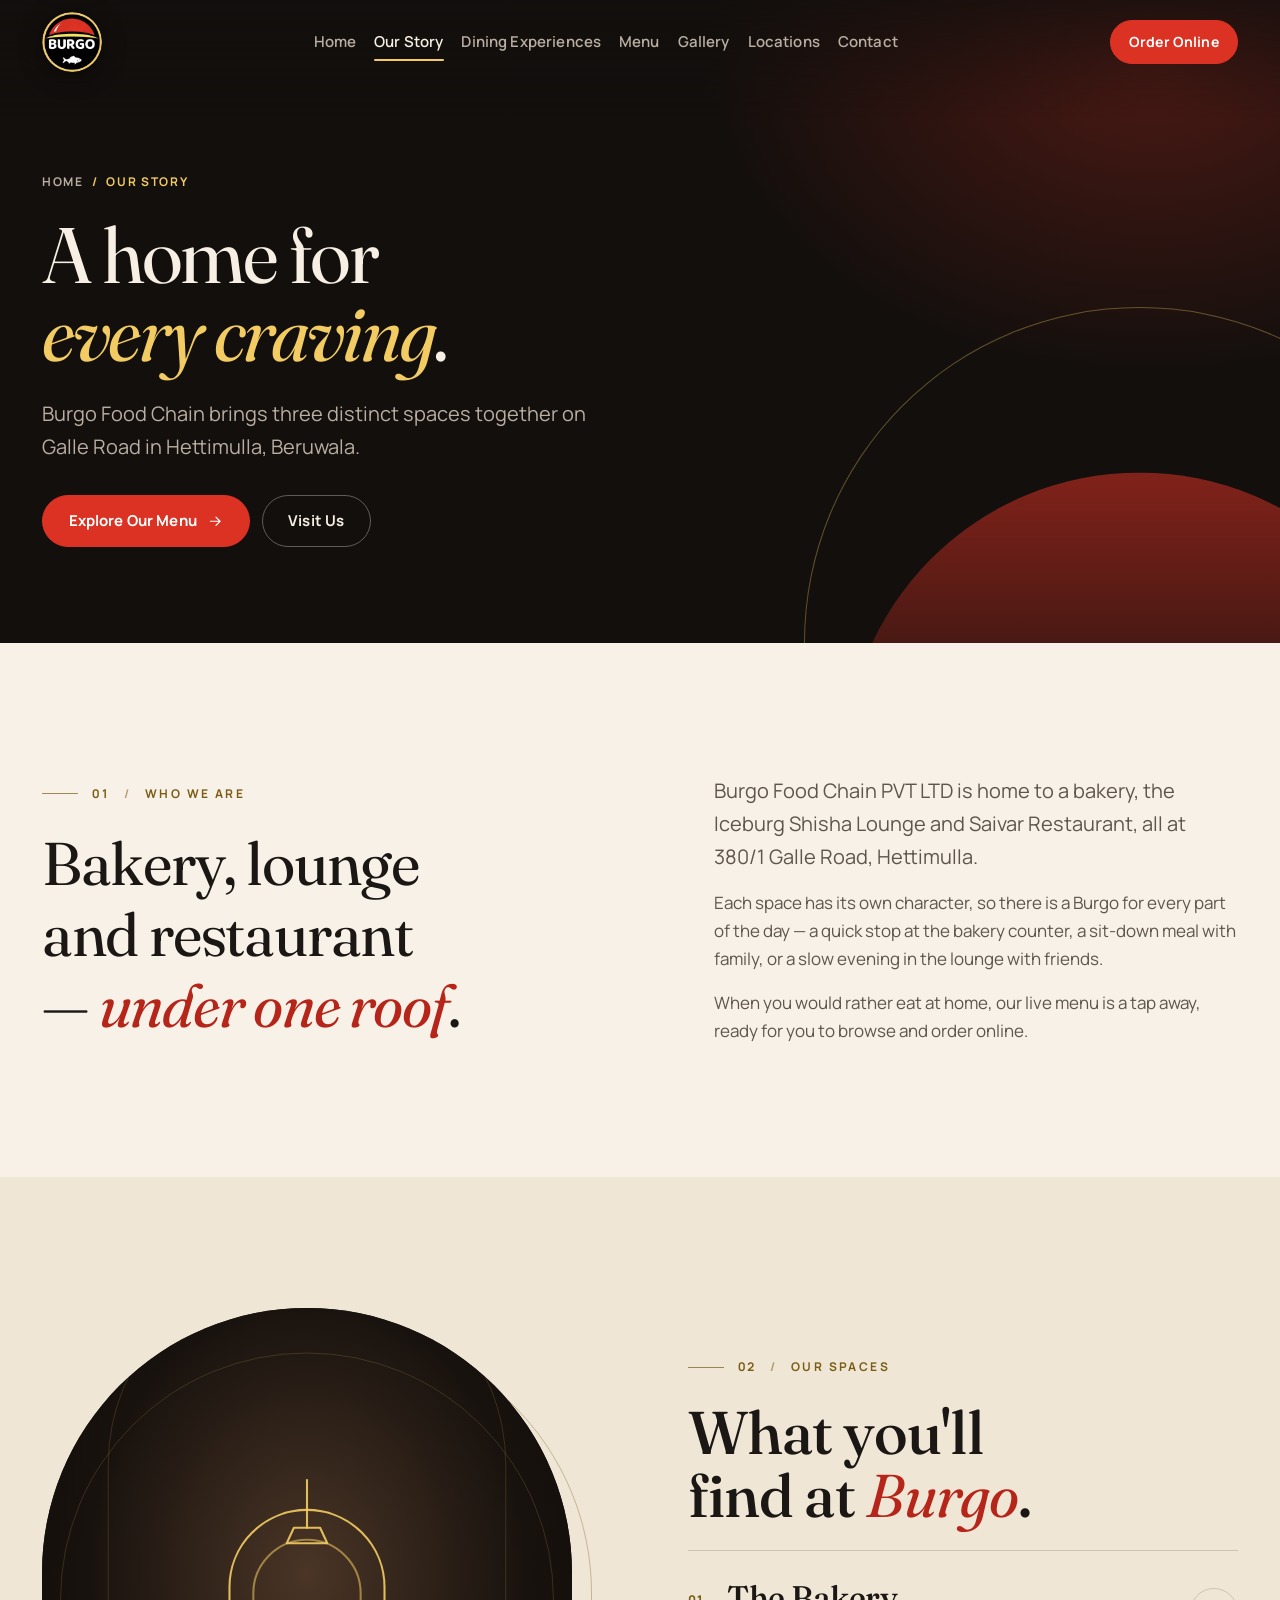
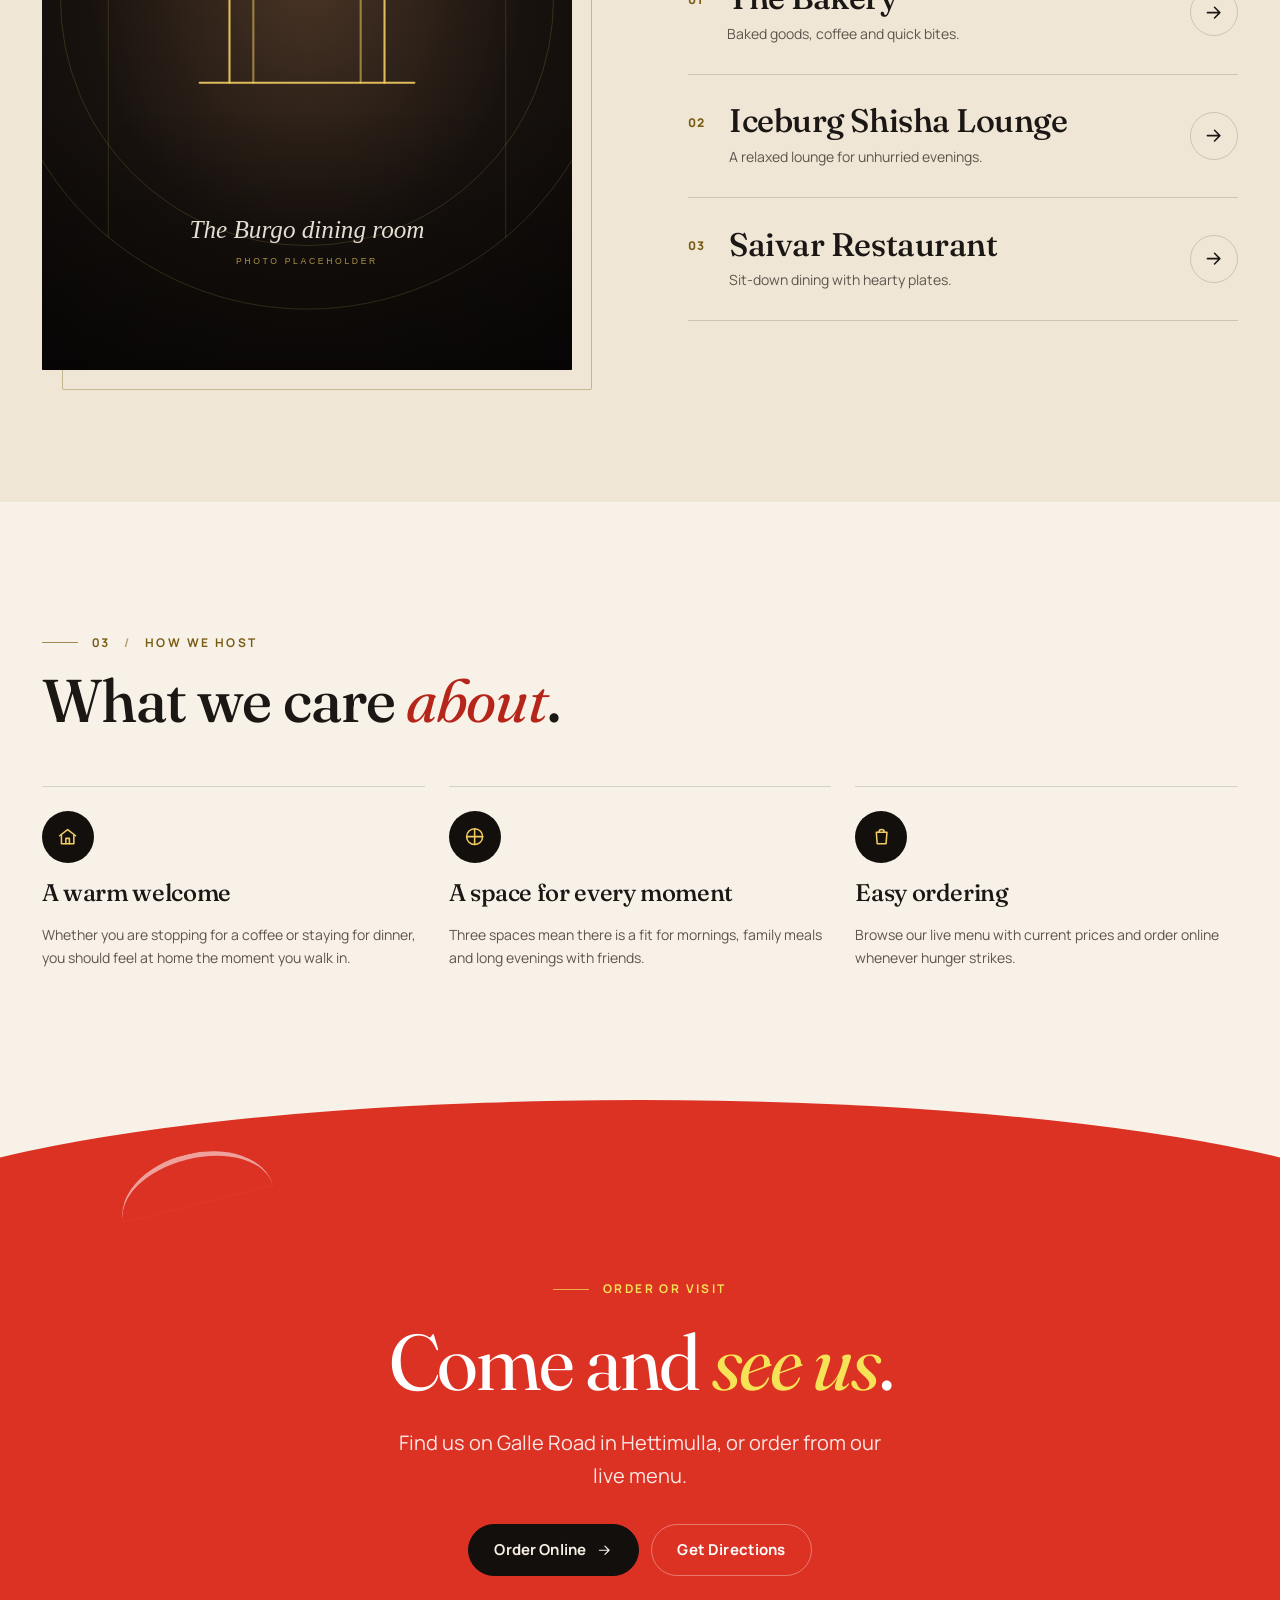
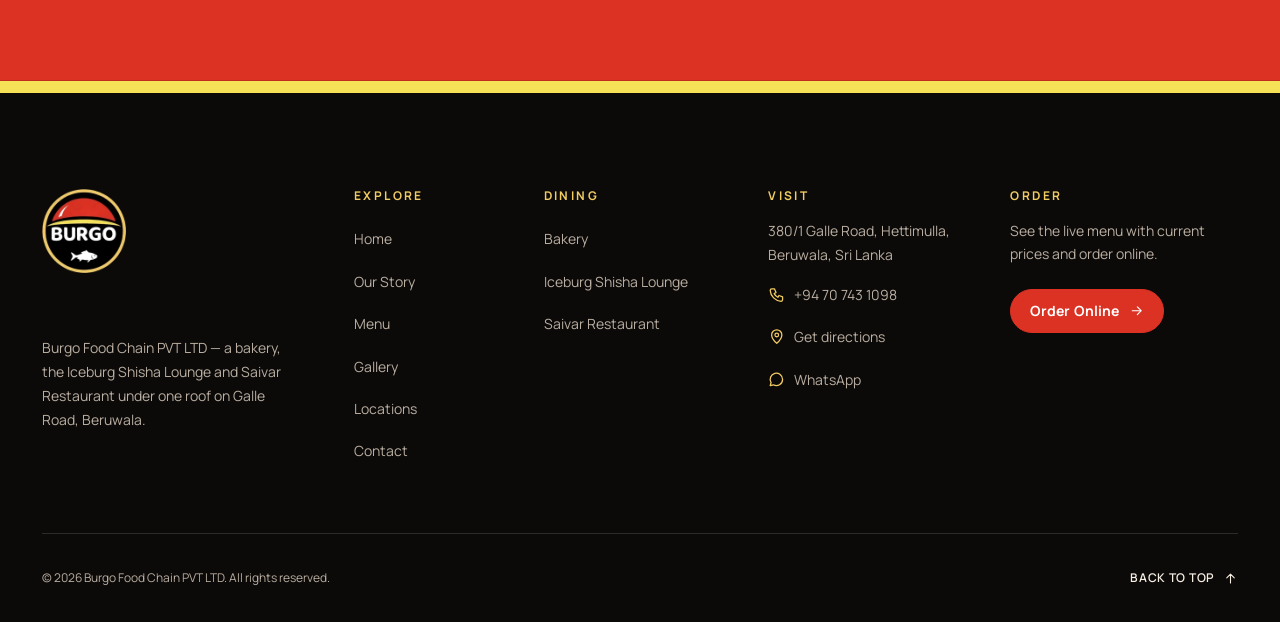
==== commit 2a56feff: "feat: Add scripts for building and importing menu data from MenuPilot API - Implemented `build_menu_" ====
--- a/about.html
+++ b/about.html
@@ -1,4 +1,4 @@
-<!DOCTYPE html>
+﻿<!DOCTYPE html>
 <html lang="en">
 <head>
   <meta charset="UTF-8">
@@ -89,8 +89,8 @@
           <svg class="icon icon--arrow" viewBox="0 0 24 24" aria-hidden="true"><path d="M5 12h14M13 6l6 6-6 6"/></svg>
         </a>
         <div class="mobile-menu__row">
-          <a class="btn btn--ghost btn--sm" href="tel:+94711746051" data-link="call">Call</a>
-          <a class="btn btn--ghost btn--sm" href="https://wa.me/94711746051" data-link="whatsapp">WhatsApp</a>
+          <a class="btn btn--ghost btn--sm" href="tel:+94707431098" data-link="call">Call</a>
+          <a class="btn btn--ghost btn--sm" href="https://wa.me/94707431098" data-link="whatsapp">WhatsApp</a>
         </div>
         <address class="mobile-menu__address">380/1 Galle Road, Hettimulla, Beruwala</address>
       </div>
@@ -273,15 +273,15 @@
           <h2 class="site-footer__heading">Visit</h2>
           <address>380/1 Galle Road, Hettimulla,<br>Beruwala, Sri Lanka</address>
           <ul class="site-footer__links" role="list">
-            <li><a class="site-footer__link" href="tel:+94711746051"><svg class="icon" viewBox="0 0 24 24" aria-hidden="true"><path d="M5 4h4l2 5-2.5 1.5a11 11 0 0 0 5 5L15 13l5 2v4a2 2 0 0 1-2 2A16 16 0 0 1 3 6a2 2 0 0 1 2-2"/></svg>+94 71 174 6051</a></li>
+            <li><a class="site-footer__link" href="tel:+94707431098"><svg class="icon" viewBox="0 0 24 24" aria-hidden="true"><path d="M5 4h4l2 5-2.5 1.5a11 11 0 0 0 5 5L15 13l5 2v4a2 2 0 0 1-2 2A16 16 0 0 1 3 6a2 2 0 0 1 2-2"/></svg>+94 70 743 1098</a></li>
             <li><a class="site-footer__link" href="https://www.google.com/maps/search/?api=1&amp;query=380%2F1%20Galle%20Road%2C%20Hettimulla%2C%20Beruwala" data-link="directions"><svg class="icon" viewBox="0 0 24 24" aria-hidden="true"><path d="M12 21s-7-6.2-7-11.5a7 7 0 0 1 14 0C19 14.8 12 21 12 21z"/><circle cx="12" cy="9.5" r="2.5"/></svg>Get directions</a></li>
-            <li><a class="site-footer__link" href="https://wa.me/94711746051" data-link="whatsapp"><svg class="icon" viewBox="0 0 24 24" aria-hidden="true"><path d="M20 11.5a8.5 8.5 0 0 1-12.6 7.4L3 20l1.2-4.2A8.5 8.5 0 1 1 20 11.5z"/></svg>WhatsApp</a></li>
+            <li><a class="site-footer__link" href="https://wa.me/94707431098" data-link="whatsapp"><svg class="icon" viewBox="0 0 24 24" aria-hidden="true"><path d="M20 11.5a8.5 8.5 0 0 1-12.6 7.4L3 20l1.2-4.2A8.5 8.5 0 1 1 20 11.5z"/></svg>WhatsApp</a></li>
           </ul>
         </div>
 
         <div class="site-footer__col site-footer__order">
           <h2 class="site-footer__heading">Order</h2>
-          <p>See the live menu with current prices and order online through MenuPilot.</p>
+          <p>See the live menu with current prices and order online.</p>
           <a class="btn btn--primary btn--sm" href="menu.html#order" data-link="order">
             Order Online
             <svg class="icon icon--arrow" viewBox="0 0 24 24" aria-hidden="true"><path d="M5 12h14M13 6l6 6-6 6"/></svg>
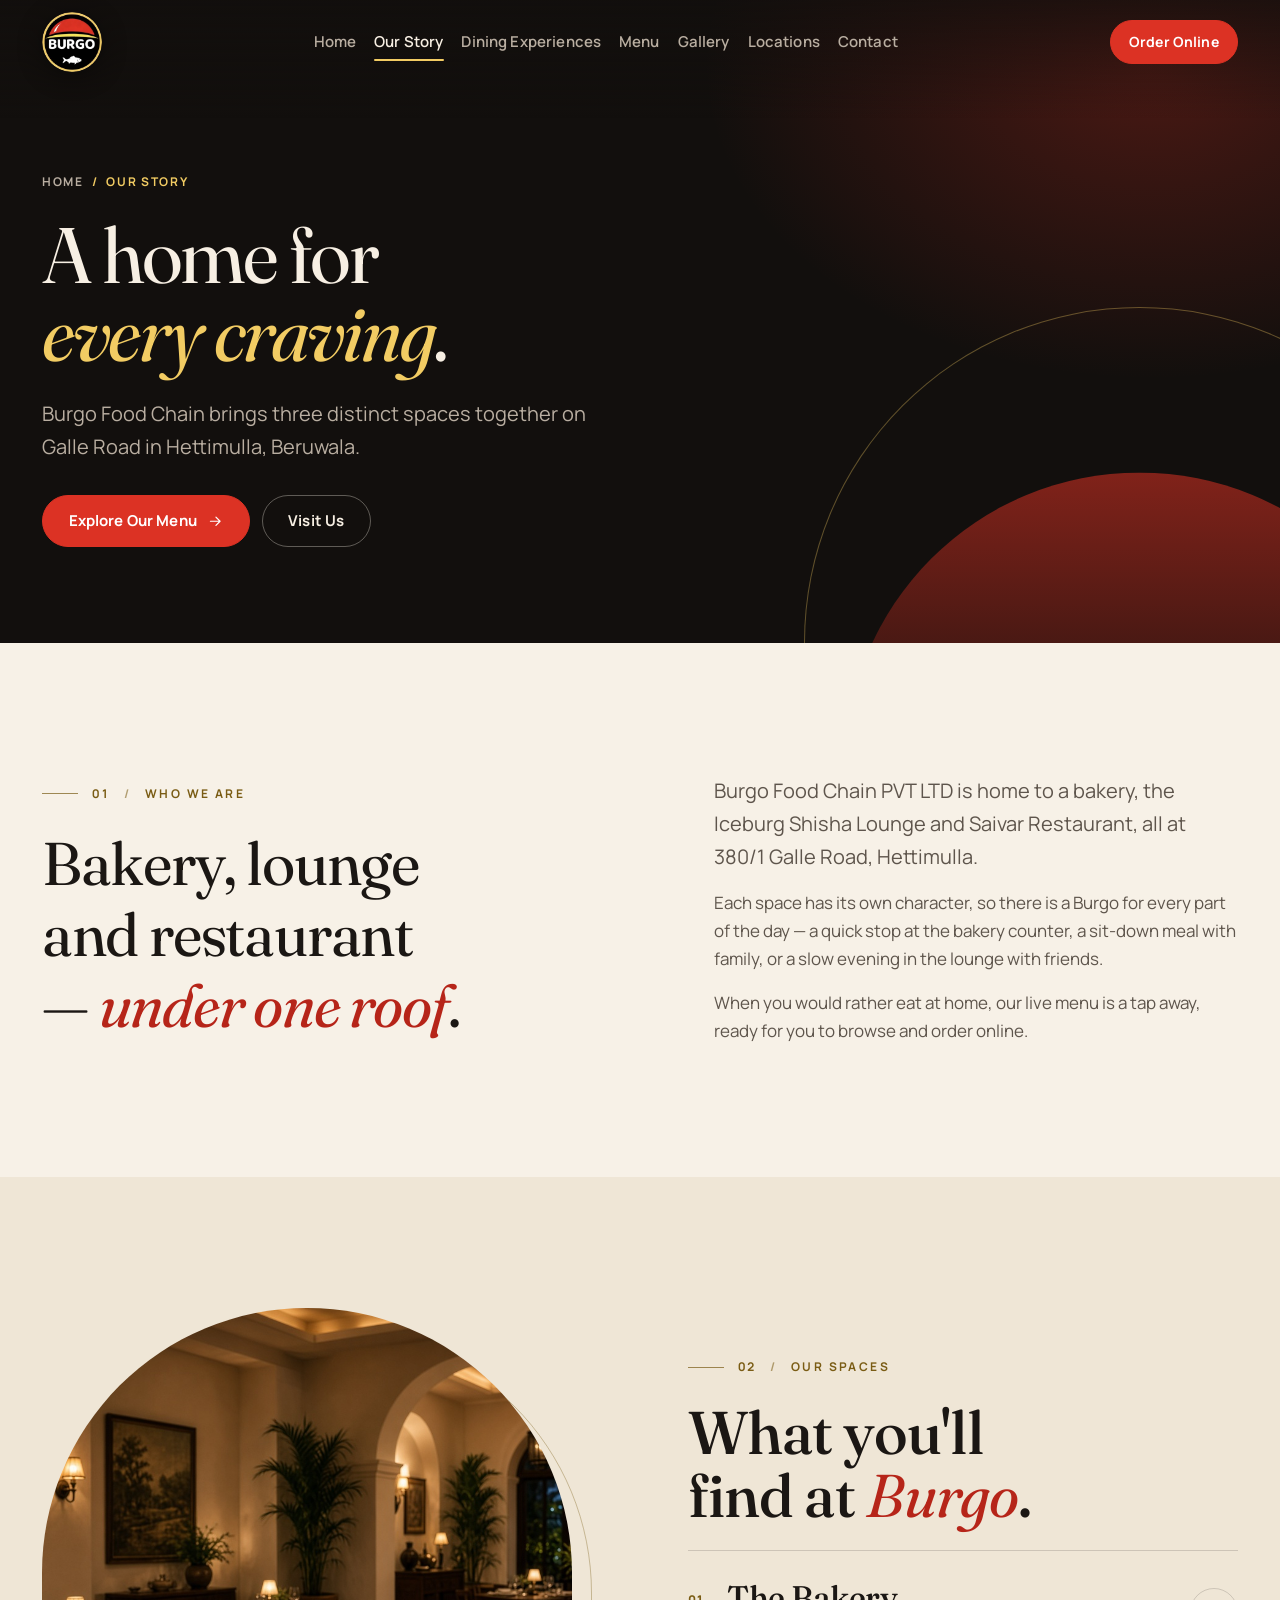
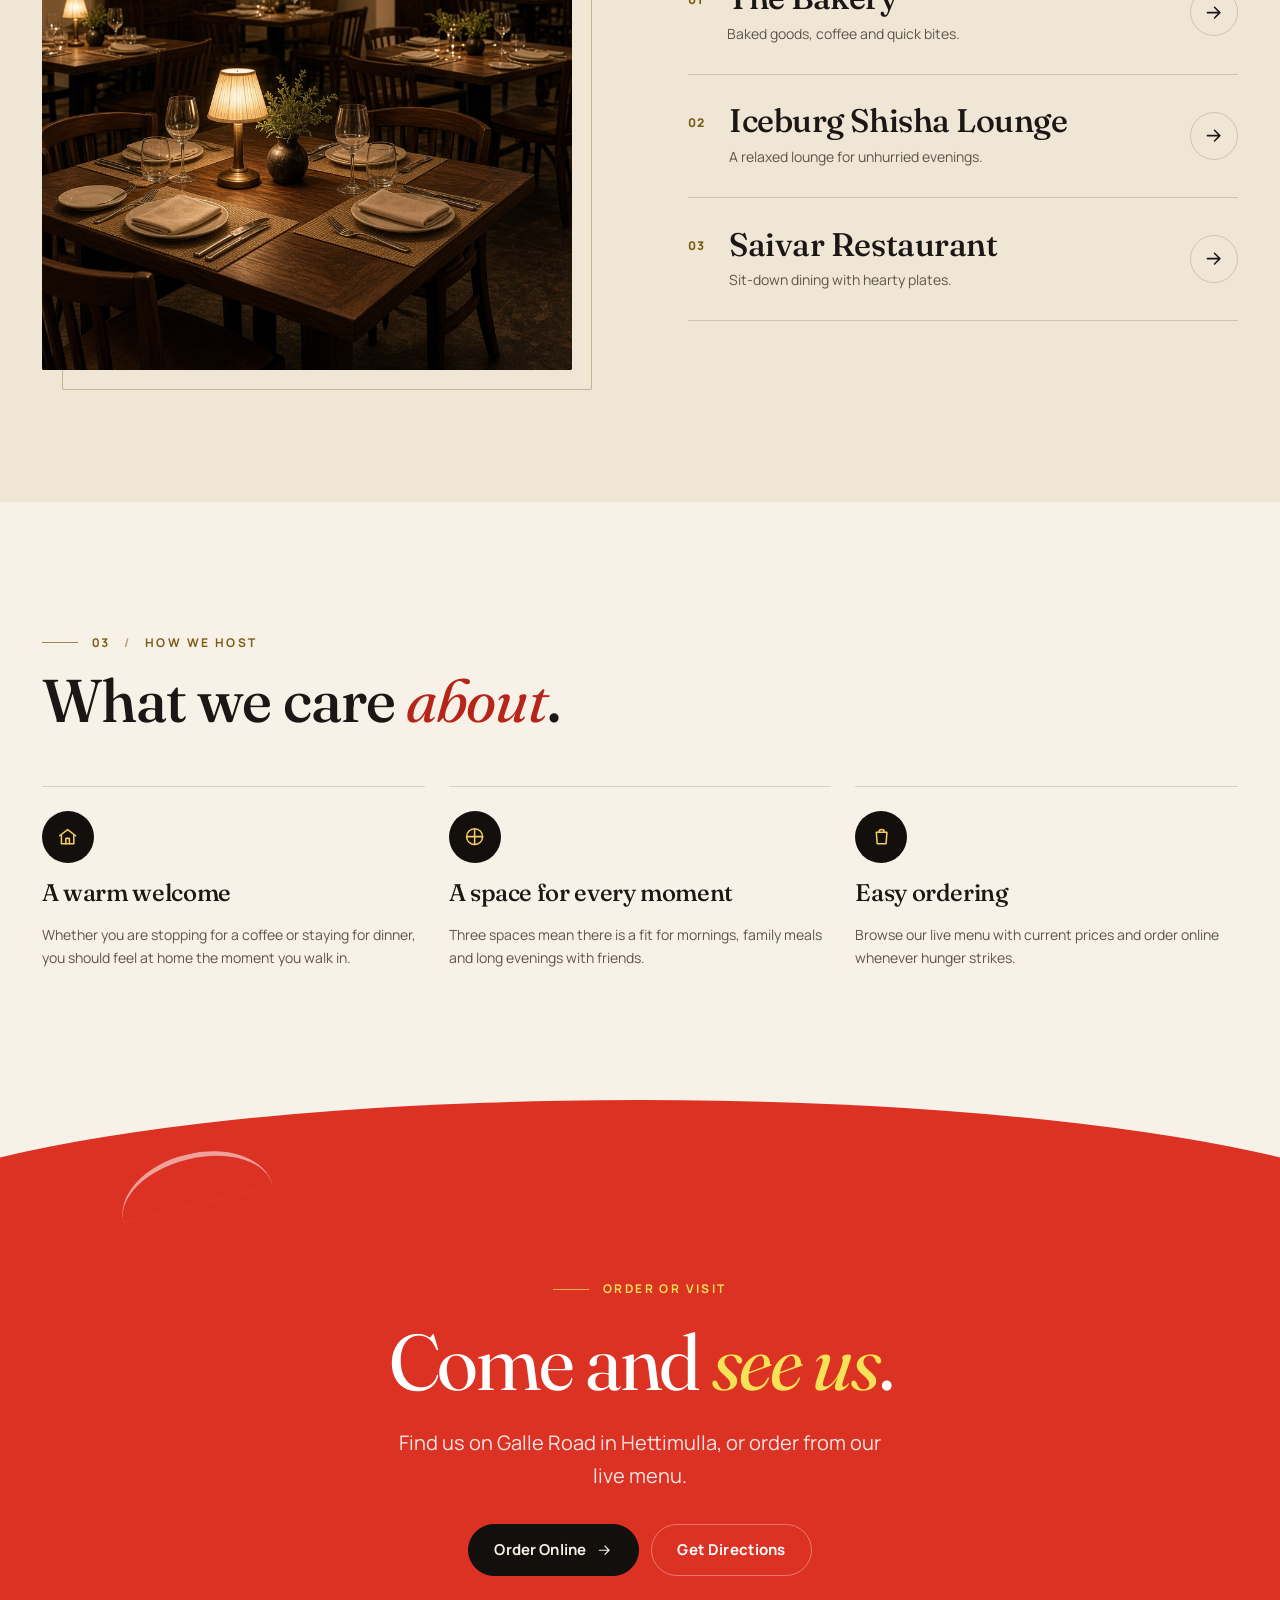
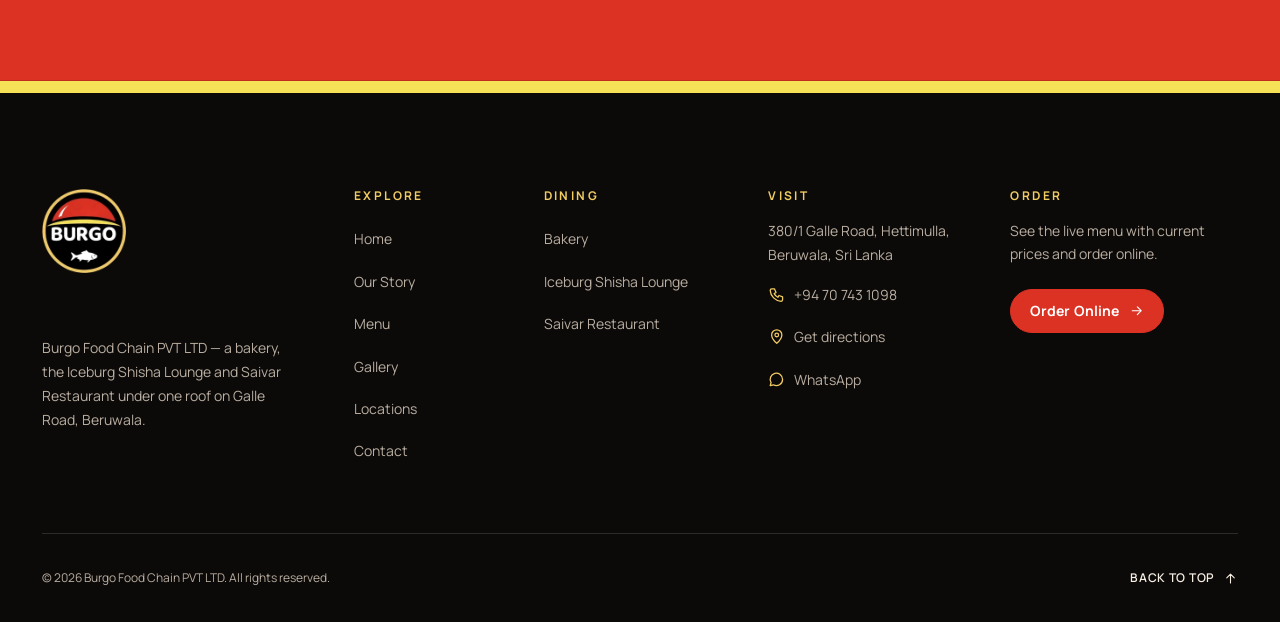
==== commit 495e1e84: "Add script to update image alt attributes in HTML files This commit introduces a new Python script, " ====
--- a/about.html
+++ b/about.html
@@ -147,7 +147,7 @@
             <div class="ring-deco" aria-hidden="true"></div>
             <div class="media media--arch media--portrait">
               <!-- PLACEHOLDER IMAGE: replace with an official photo of Burgo (4:5) -->
-              <img src="assets/images/placeholders/story-dining-room.svg" width="800" height="1000" loading="lazy" decoding="async" alt="Placeholder for a photo of the Burgo dining room">
+              <img src="assets/images/photos/story-dining-room.jpg" width="800" height="1000" loading="lazy" decoding="async" alt="Warm dining room at Burgo Food Chain">
             </div>
           </figure>
 
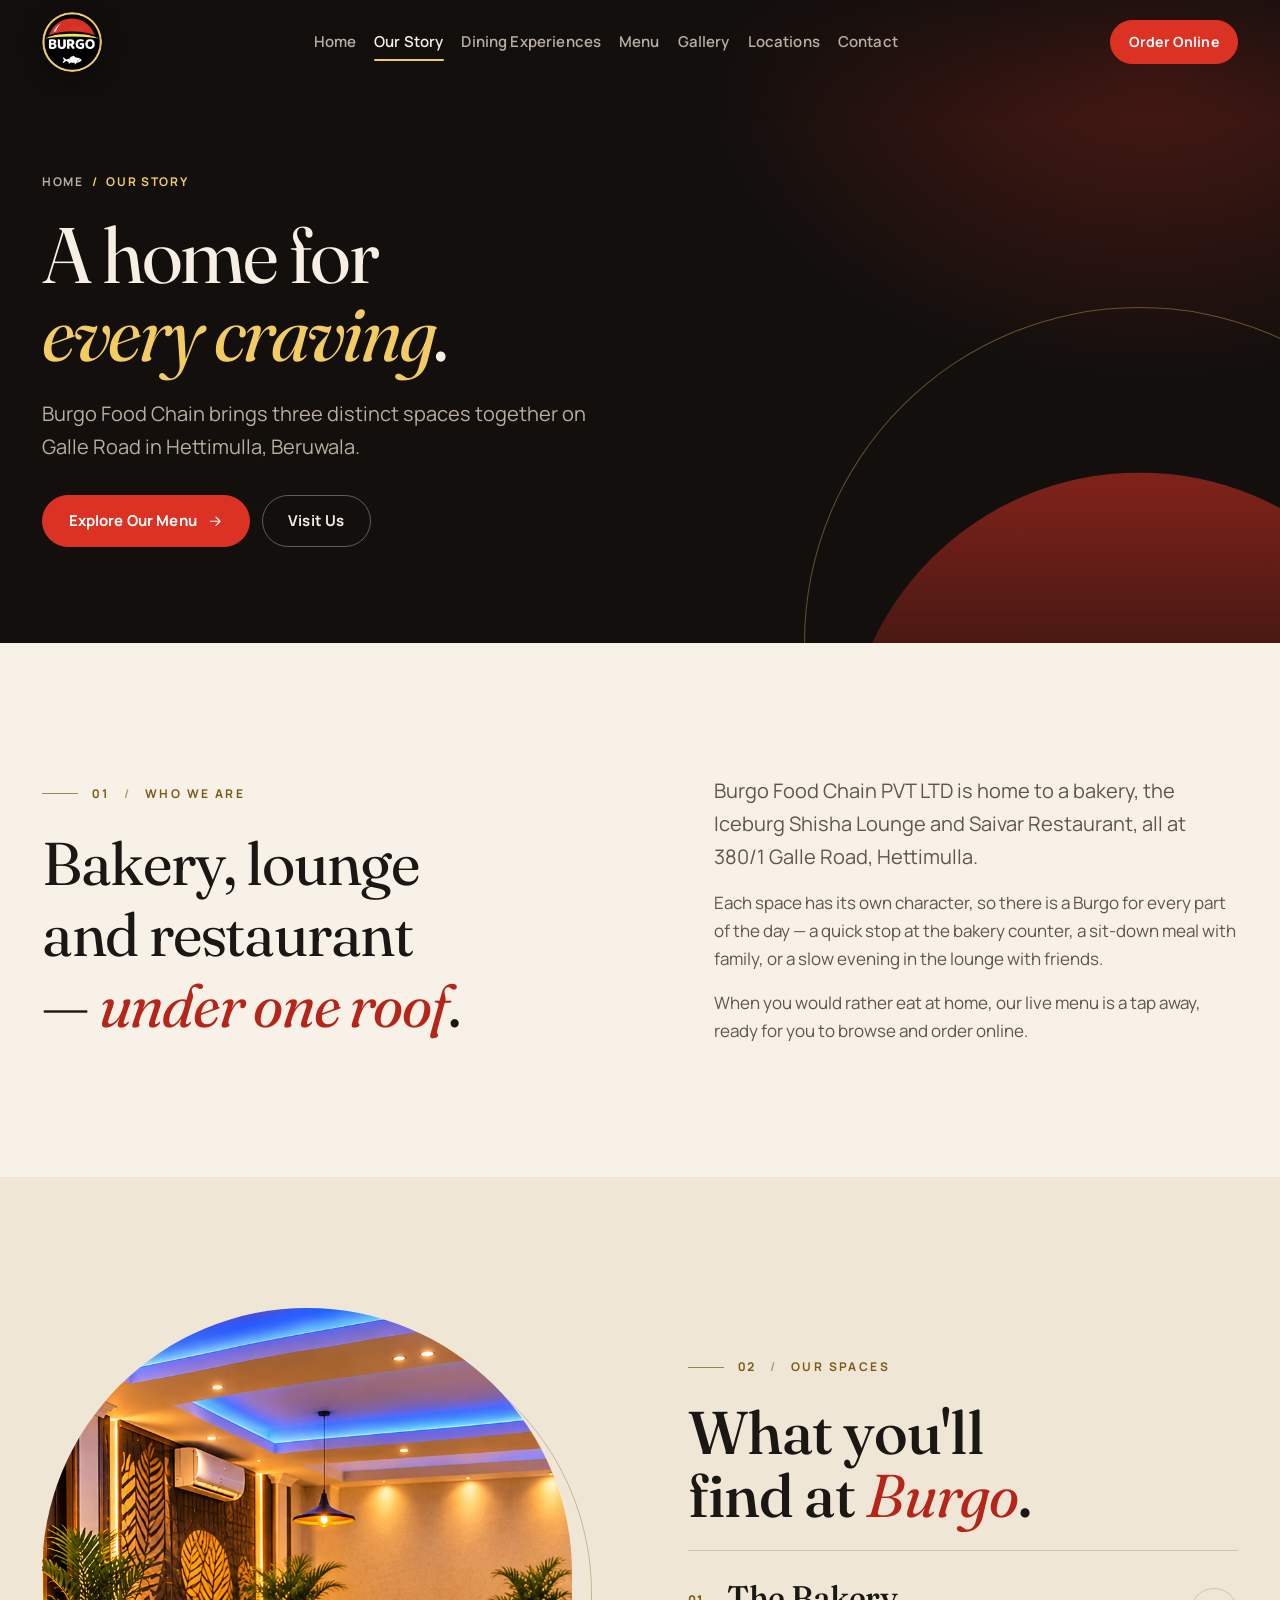
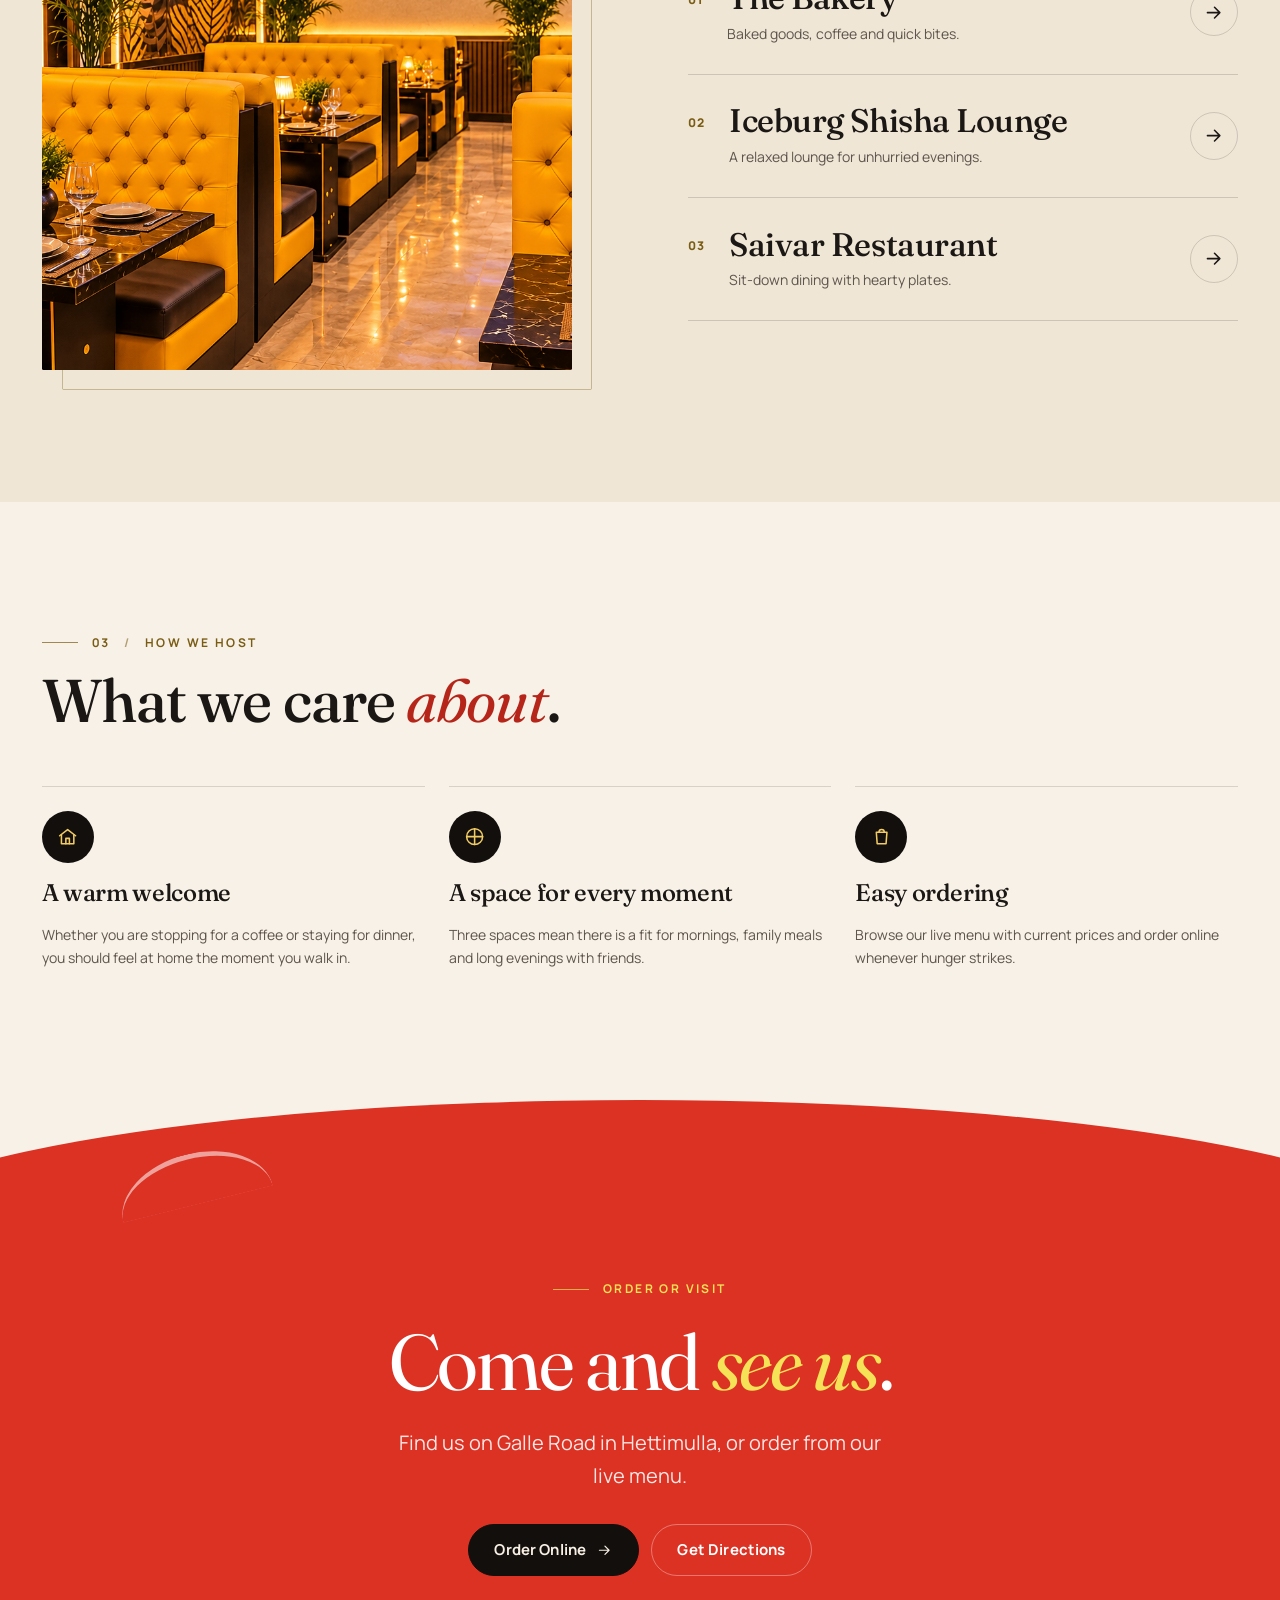
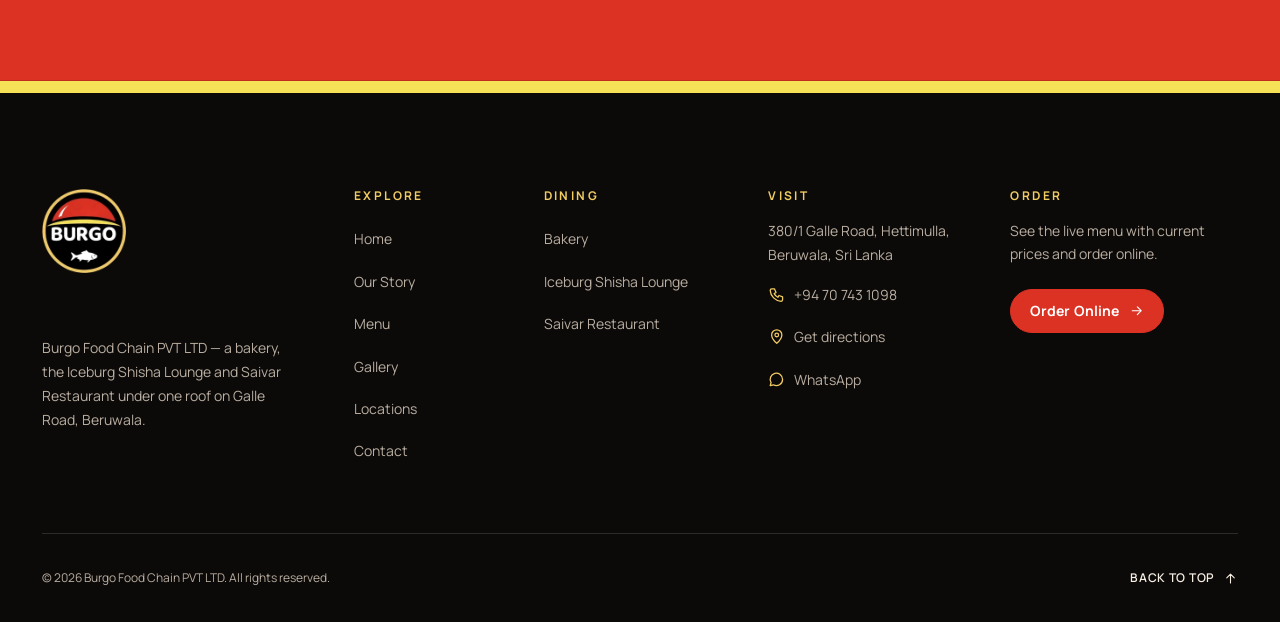
==== commit ba95cae7: "Refactor code structure and remove redundant changes" ====
--- a/about.html
+++ b/about.html
@@ -147,7 +147,7 @@
             <div class="ring-deco" aria-hidden="true"></div>
             <div class="media media--arch media--portrait">
               <!-- PLACEHOLDER IMAGE: replace with an official photo of Burgo (4:5) -->
-              <img src="assets/images/photos/story-dining-room.jpg" width="800" height="1000" loading="lazy" decoding="async" alt="Warm dining room at Burgo Food Chain">
+              <img src="assets/images/photos/story-dining-room.jpg?v=9" width="604" height="756" loading="lazy" decoding="async" alt="Yellow booth seating in the Burgo dining room">
             </div>
           </figure>
 
